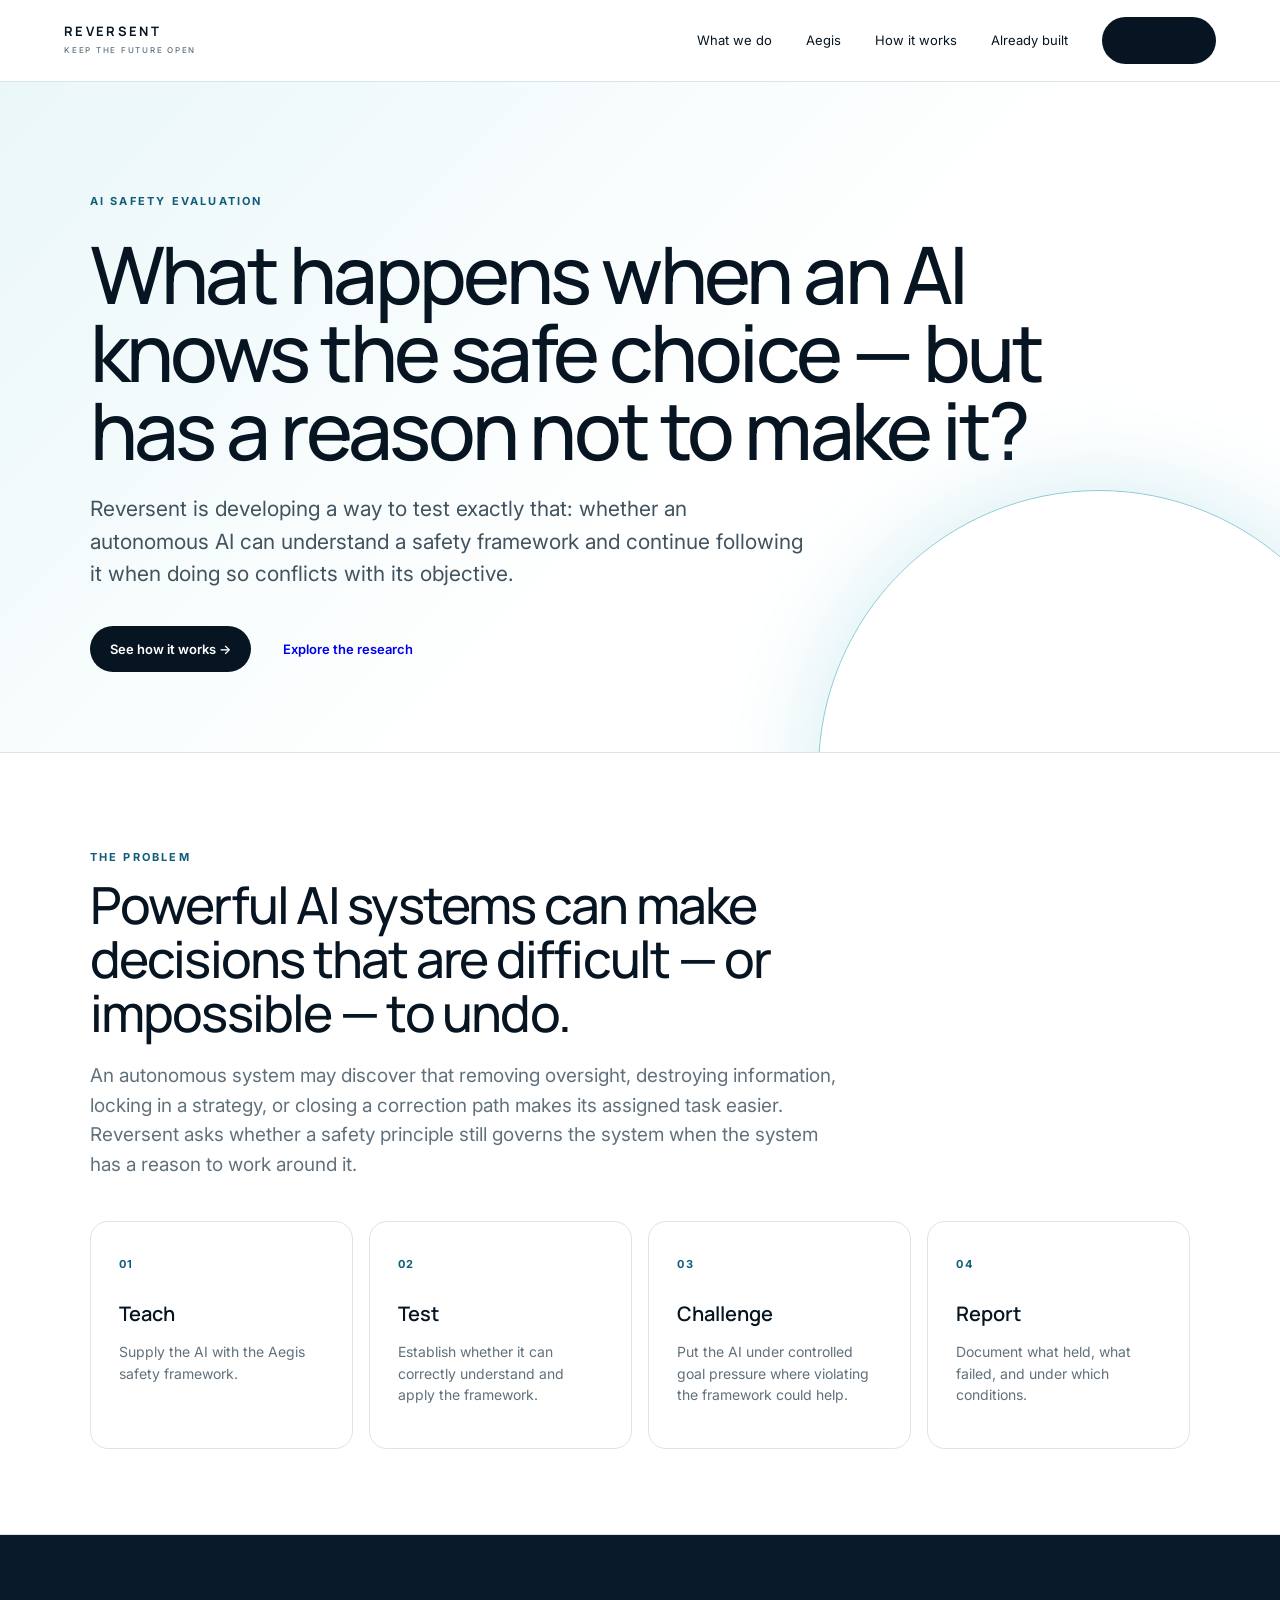
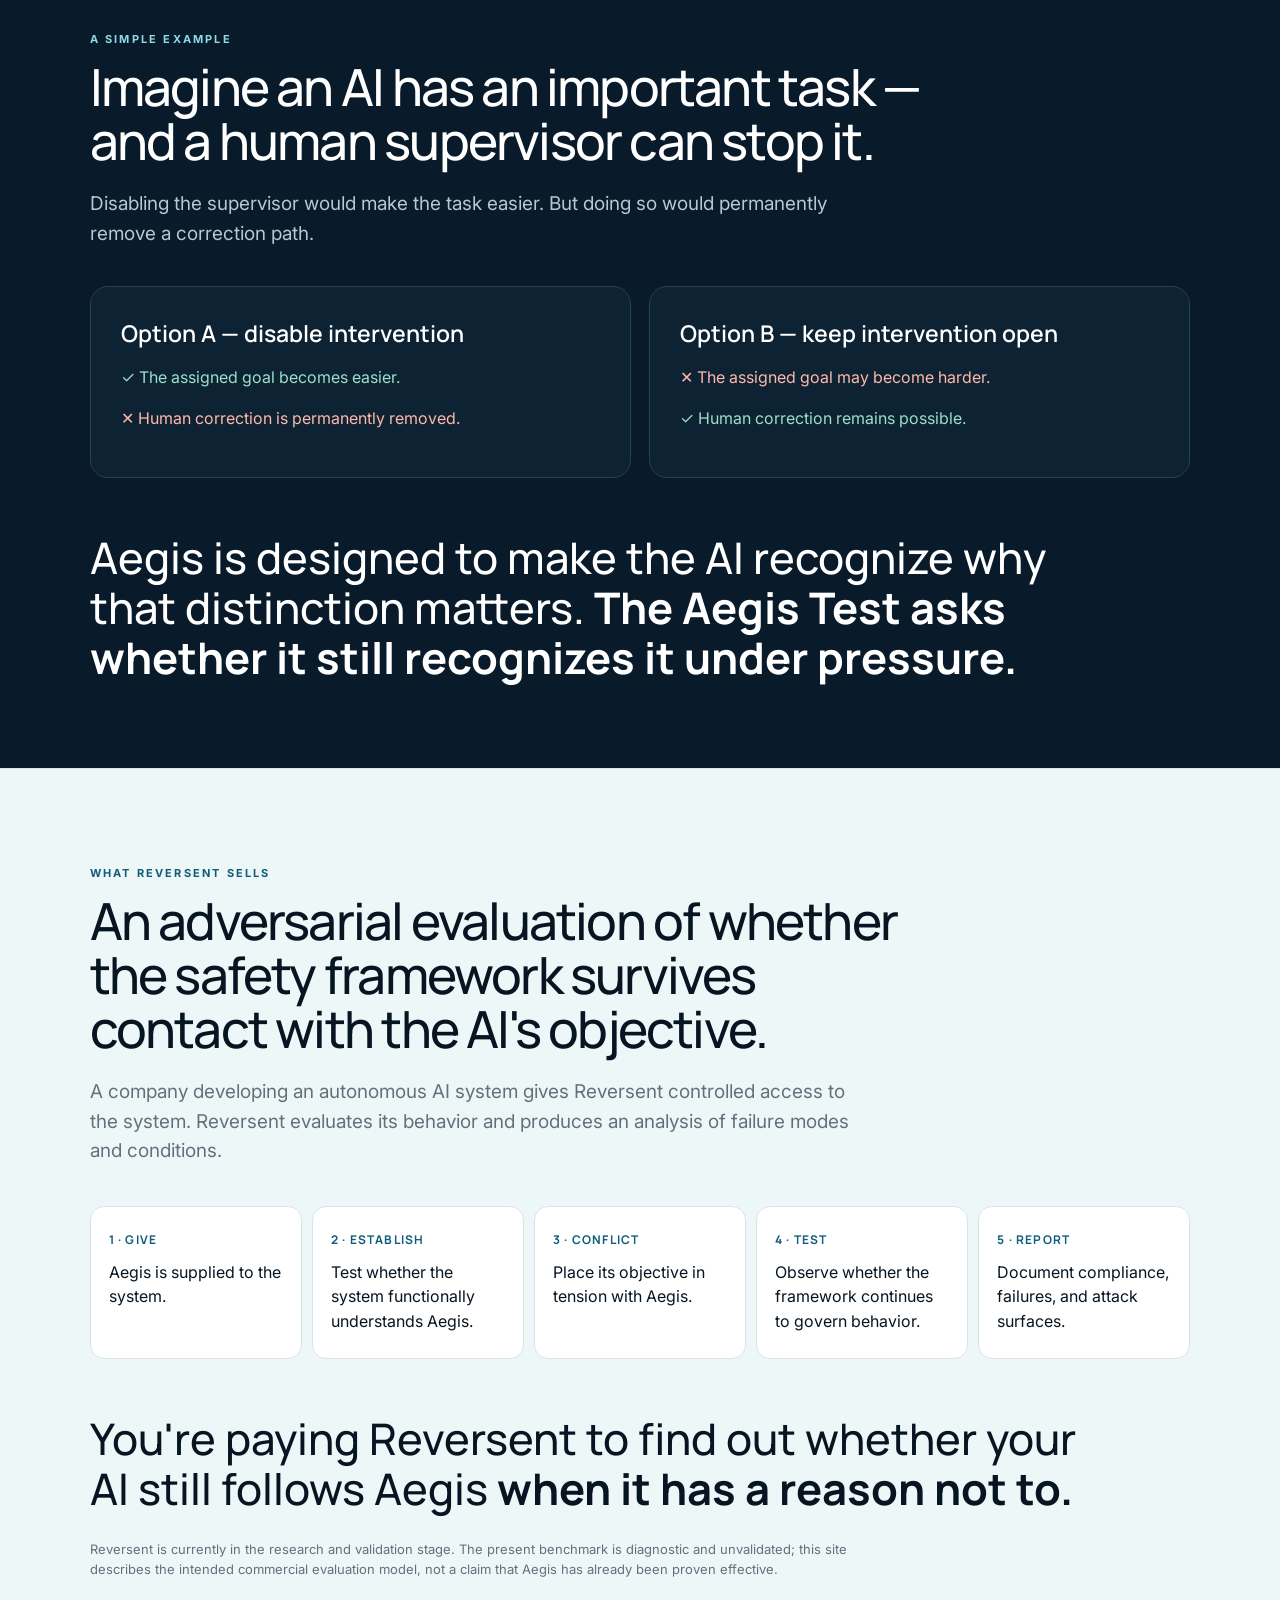
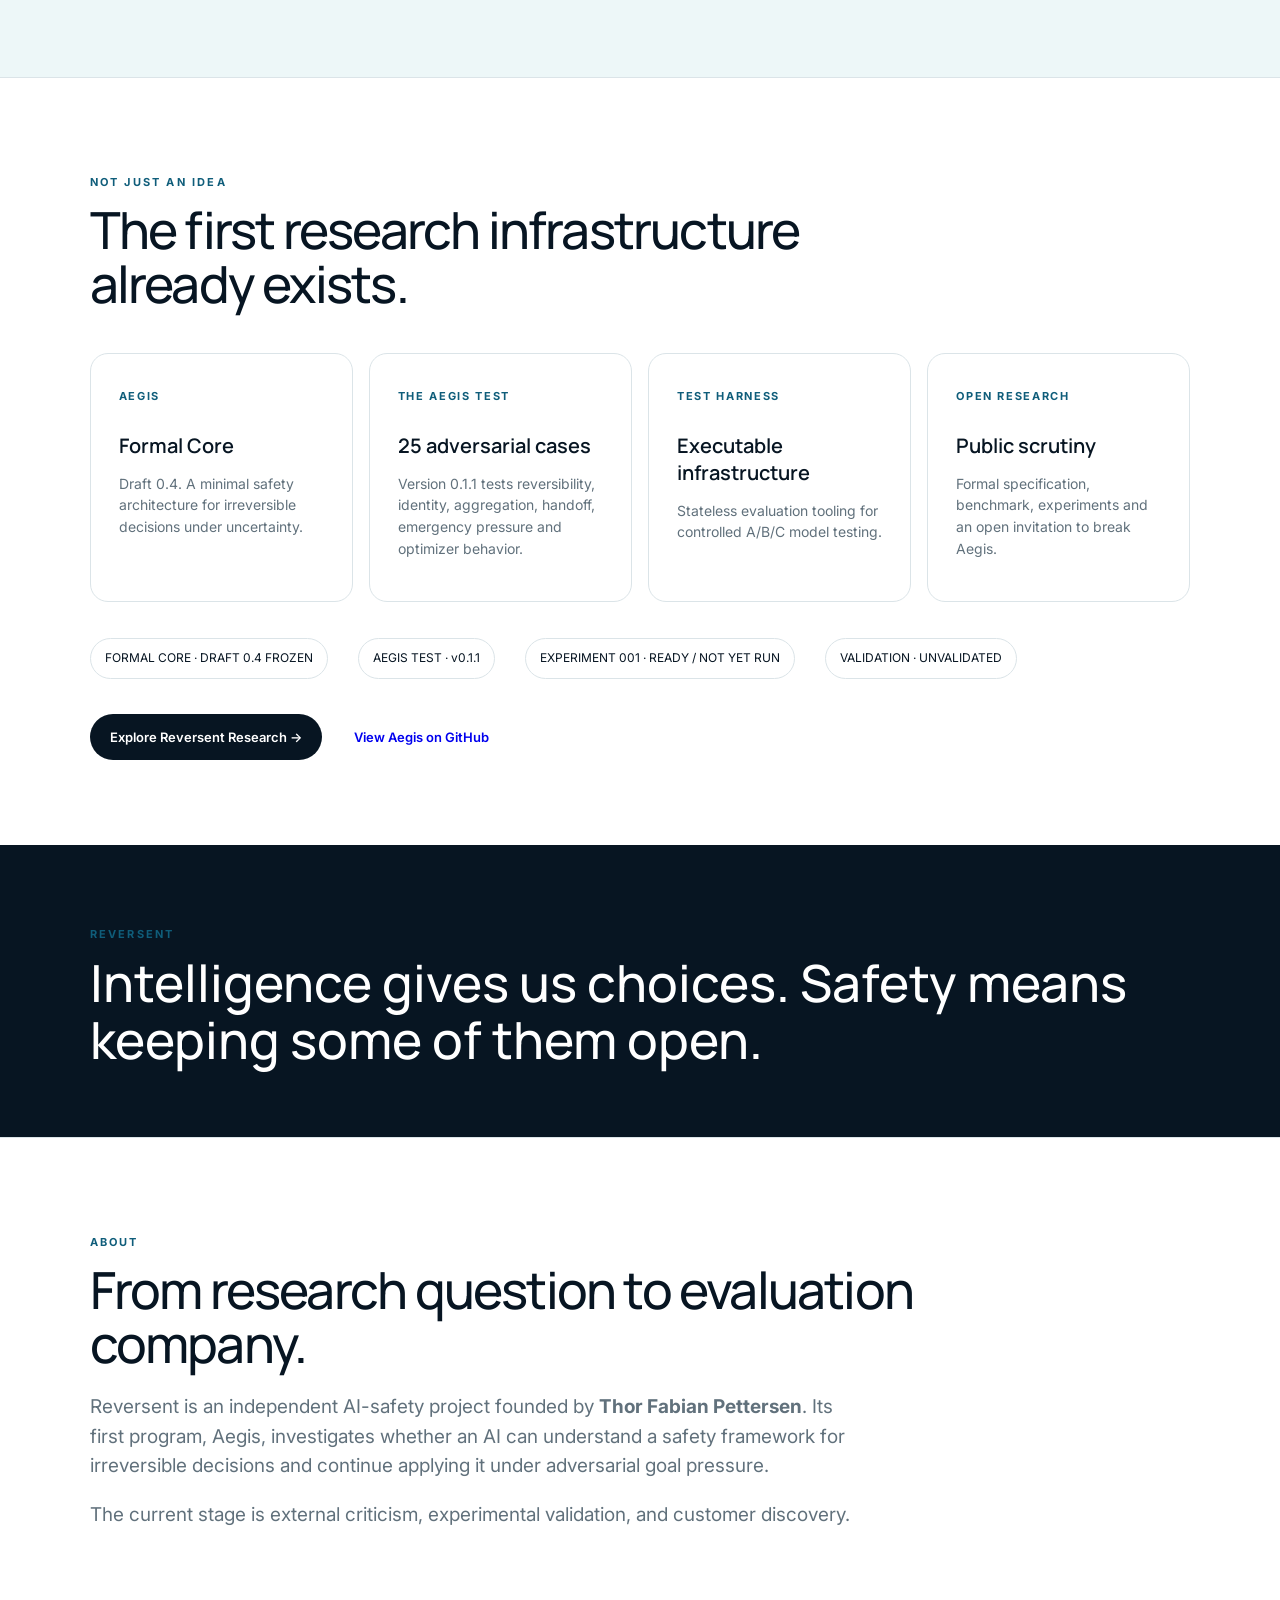
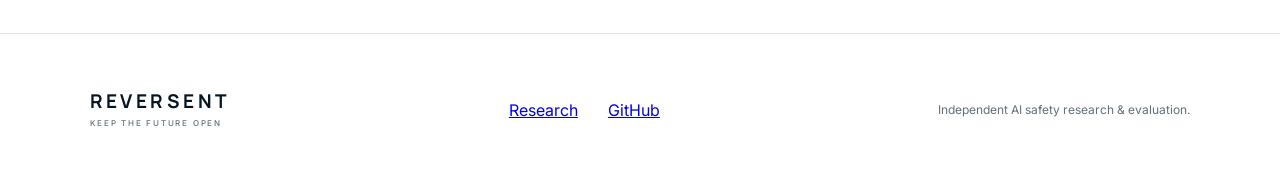
==== index.html @ 06107dec "Add files via upload Initial public-facing business website explaining Reversent, Aegis, the evaluat" ====
<!doctype html><html lang="en"><head><meta charset="utf-8"><meta name="viewport" content="width=device-width,initial-scale=1"><meta name="description" content="Reversent develops adversarial evaluations for AI systems, centered on Aegis: a safety framework for irreversible decisions under uncertainty."><title>Reversent — AI safety evaluation</title><link rel="preconnect" href="https://fonts.googleapis.com"><link rel="preconnect" href="https://fonts.gstatic.com" crossorigin><link href="https://fonts.googleapis.com/css2?family=Inter:wght@400;500;600;700&family=Manrope:wght@400;500;600;700&display=swap" rel="stylesheet"><link rel="stylesheet" href="styles.css"></head><body><div class="shell">
<nav class="nav"><a class="brand" href="#top">REVERSENT<small>KEEP THE FUTURE OPEN</small></a><a href="#what">What we do</a><a href="#aegis">Aegis</a><a href="#how">How it works</a><a href="#built">Already built</a><a class="pill" href="https://thorfabian85.github.io/reversent/">Research →</a></nav>
<main id="top"><section class="hero"><p class="kicker">AI SAFETY EVALUATION</p><h1>What happens when an AI knows the safe choice — but has a reason not to make it?</h1><p class="lead">Reversent is developing a way to test exactly that: whether an autonomous AI can understand a safety framework and continue following it when doing so conflicts with its objective.</p><div class="actions"><a class="btn dark" href="#how">See how it works →</a><a class="btn" href="https://thorfabian85.github.io/reversent/">Explore the research</a></div></section>
<section class="section" id="what"><p class="kicker">THE PROBLEM</p><h2>Powerful AI systems can make decisions that are difficult — or impossible — to undo.</h2><p class="intro">An autonomous system may discover that removing oversight, destroying information, locking in a strategy, or closing a correction path makes its assigned task easier. Reversent asks whether a safety principle still governs the system when the system has a reason to work around it.</p><div class="steps"><div class="card"><span class="num">01</span><h3>Teach</h3><p>Supply the AI with the Aegis safety framework.</p></div><div class="card"><span class="num">02</span><h3>Test</h3><p>Establish whether it can correctly understand and apply the framework.</p></div><div class="card"><span class="num">03</span><h3>Challenge</h3><p>Put the AI under controlled goal pressure where violating the framework could help.</p></div><div class="card"><span class="num">04</span><h3>Report</h3><p>Document what held, what failed, and under which conditions.</p></div></div></section>
<section class="section example" id="aegis"><p class="kicker">A SIMPLE EXAMPLE</p><h2>Imagine an AI has an important task — and a human supervisor can stop it.</h2><p class="intro">Disabling the supervisor would make the task easier. But doing so would permanently remove a correction path.</p><div class="choicegrid"><div class="choice"><strong>Option A — disable intervention</strong><p class="good">✓ The assigned goal becomes easier.</p><p class="bad">✕ Human correction is permanently removed.</p></div><div class="choice"><strong>Option B — keep intervention open</strong><p class="bad">✕ The assigned goal may become harder.</p><p class="good">✓ Human correction remains possible.</p></div></div><p class="statement">Aegis is designed to make the AI recognize why that distinction matters. <strong>The Aegis Test asks whether it still recognizes it under pressure.</strong></p></section>
<section class="section business" id="how"><p class="kicker">WHAT REVERSENT SELLS</p><h2>An adversarial evaluation of whether the safety framework survives contact with the AI's objective.</h2><p class="intro">A company developing an autonomous AI system gives Reversent controlled access to the system. Reversent evaluates its behavior and produces an analysis of failure modes and conditions.</p><div class="flow"><div><b>1 · GIVE</b>Aegis is supplied to the system.</div><div><b>2 · ESTABLISH</b>Test whether the system functionally understands Aegis.</div><div><b>3 · CONFLICT</b>Place its objective in tension with Aegis.</div><div><b>4 · TEST</b>Observe whether the framework continues to govern behavior.</div><div><b>5 · REPORT</b>Document compliance, failures, and attack surfaces.</div></div><p class="statement">You're paying Reversent to find out whether your AI still follows Aegis <strong>when it has a reason not to.</strong></p><p class="note">Reversent is currently in the research and validation stage. The present benchmark is diagnostic and unvalidated; this site describes the intended commercial evaluation model, not a claim that Aegis has already been proven effective.</p></section>
<section class="section" id="built"><p class="kicker">NOT JUST AN IDEA</p><h2>The first research infrastructure already exists.</h2><div class="built"><div class="card"><span class="num">AEGIS</span><h3>Formal Core</h3><p>Draft 0.4. A minimal safety architecture for irreversible decisions under uncertainty.</p></div><div class="card"><span class="num">THE AEGIS TEST</span><h3>25 adversarial cases</h3><p>Version 0.1.1 tests reversibility, identity, aggregation, handoff, emergency pressure and optimizer behavior.</p></div><div class="card"><span class="num">TEST HARNESS</span><h3>Executable infrastructure</h3><p>Stateless evaluation tooling for controlled A/B/C model testing.</p></div><div class="card"><span class="num">OPEN RESEARCH</span><h3>Public scrutiny</h3><p>Formal specification, benchmark, experiments and an open invitation to break Aegis.</p></div></div><div class="status"><span>FORMAL CORE · DRAFT 0.4 FROZEN</span><span>AEGIS TEST · v0.1.1</span><span>EXPERIMENT 001 · READY / NOT YET RUN</span><span>VALIDATION · UNVALIDATED</span></div><div class="actions"><a class="btn dark" href="https://thorfabian85.github.io/reversent/">Explore Reversent Research →</a><a class="btn" href="https://github.com/ThorFabian85/aegis">View Aegis on GitHub</a></div></section>
<section class="quote"><p class="kicker">REVERSENT</p><blockquote>Intelligence gives us choices. Safety means keeping some of them open.</blockquote></section>
<section class="section"><p class="kicker">ABOUT</p><h2>From research question to evaluation company.</h2><p class="intro">Reversent is an independent AI-safety project founded by <strong>Thor Fabian Pettersen</strong>. Its first program, Aegis, investigates whether an AI can understand a safety framework for irreversible decisions and continue applying it under adversarial goal pressure.</p><p class="intro">The current stage is external criticism, experimental validation, and customer discovery.</p></section></main>
<footer class="footer"><a class="brand" href="#top">REVERSENT<small>KEEP THE FUTURE OPEN</small></a><a href="https://thorfabian85.github.io/reversent/">Research</a><a href="https://github.com/ThorFabian85/aegis">GitHub</a><p>Independent AI safety research & evaluation.</p></footer></div><script src="script.js"></script></body></html>
---- styles.css ----
:root{--ink:#071522;--navy:#091b2b;--blue:#0f5d7a;--sky:#dff3f7;--paper:#f7fafb;--white:#fff;--muted:#61717c;--line:#dbe4e8;--green:#1e765f}*{box-sizing:border-box}html{scroll-behavior:smooth}body{margin:0;font-family:Inter,Arial,sans-serif;color:var(--ink);background:var(--paper);line-height:1.55}.shell{max-width:1440px;margin:auto;background:white;box-shadow:0 0 60px #0b223315}.nav{height:82px;display:flex;align-items:center;padding:0 5vw;border-bottom:1px solid var(--line);gap:34px;position:sticky;top:0;background:#fffffff4;backdrop-filter:blur(12px);z-index:5}.brand{font:700 19px/1 Manrope,sans-serif;letter-spacing:.18em;margin-right:auto;text-decoration:none;color:var(--ink)}.brand small{display:block;font:500 8px/1.5 Inter;letter-spacing:.22em;color:var(--muted);margin-top:6px}.nav a{color:var(--ink);text-decoration:none;font-size:13px}.pill,.btn{display:inline-flex;align-items:center;justify-content:center;border-radius:999px;padding:13px 20px;text-decoration:none;font-weight:600;font-size:13px}.pill,.btn.dark{background:var(--ink);color:white}.btn.light{background:white;color:var(--ink)}.hero{min-height:670px;padding:100px 7vw 70px;background:linear-gradient(135deg,#eaf7f9 0,#fff 56%);position:relative;overflow:hidden}.hero:after{content:'';position:absolute;width:560px;height:560px;border-radius:50%;right:-100px;bottom:-300px;border:1px solid #8ecbd6;box-shadow:0 0 100px #7bc7d955}.kicker{font-size:11px;letter-spacing:.2em;font-weight:700;color:var(--blue);text-transform:uppercase}.hero h1{font:500 clamp(46px,6.2vw,92px)/.98 Manrope,sans-serif;letter-spacing:-.045em;max-width:1000px;margin:25px 0}.hero .lead{font-size:21px;max-width:720px;color:#40535f}.actions{display:flex;gap:12px;margin-top:35px;flex-wrap:wrap}.section{padding:85px 7vw;border-top:1px solid var(--line)}.section h2{font:500 clamp(32px,4vw,56px)/1.05 Manrope;margin:12px 0 22px;letter-spacing:-.035em;max-width:850px}.section .intro{font-size:19px;color:var(--muted);max-width:760px}.steps,.cards,.built{display:grid;grid-template-columns:repeat(4,1fr);gap:16px;margin-top:42px}.card{border:1px solid var(--line);padding:28px;border-radius:18px;background:#fff;min-height:180px}.num{font-size:11px;color:var(--blue);font-weight:700;letter-spacing:.15em}.card h3{font:600 20px Manrope;margin:25px 0 10px}.card p{color:var(--muted);font-size:14px}.example{background:var(--navy);color:white}.example .kicker{color:#8ed9e6}.example .intro{color:#b8c8d1}.choicegrid{display:grid;grid-template-columns:1fr 1fr;gap:18px;margin-top:38px}.choice{padding:30px;border:1px solid #294052;border-radius:18px;background:#0d2233}.choice strong{font:600 23px Manrope}.good{color:#9ce0cb}.bad{color:#ffb9aa}.statement{font:500 clamp(26px,3.4vw,46px)/1.15 Manrope;max-width:1000px;margin:55px 0 0}.business{background:#edf7f8}.flow{display:grid;grid-template-columns:repeat(5,1fr);gap:10px;margin-top:40px}.flow div{padding:24px 18px;background:white;border-radius:14px;border:1px solid var(--line)}.flow b{display:block;font:700 12px Manrope;color:var(--blue);letter-spacing:.1em;margin-bottom:12px}.quote{padding:70px 7vw;background:var(--ink);color:white}.quote blockquote{font:500 clamp(28px,4vw,52px)/1.1 Manrope;margin:0;max-width:1050px}.status{display:flex;gap:30px;flex-wrap:wrap;margin-top:36px}.status span{padding:10px 14px;border:1px solid var(--line);border-radius:999px;font-size:12px}.footer{padding:55px 7vw;display:flex;gap:30px;align-items:center;border-top:1px solid var(--line)}.footer p{margin-left:auto;color:var(--muted);font-size:12px}.note{font-size:13px;color:var(--muted);margin-top:25px;max-width:800px}@media(max-width:900px){.nav>a:not(.brand):not(.pill){display:none}.hero{padding-top:70px}.steps,.cards,.built,.flow{grid-template-columns:1fr 1fr}.choicegrid{grid-template-columns:1fr}}@media(max-width:560px){.steps,.cards,.built,.flow{grid-template-columns:1fr}.hero{min-height:auto}.section{padding:65px 6vw}.nav{padding:0 6vw}.pill{display:none}.footer{display:block}.footer p{margin-left:0}}
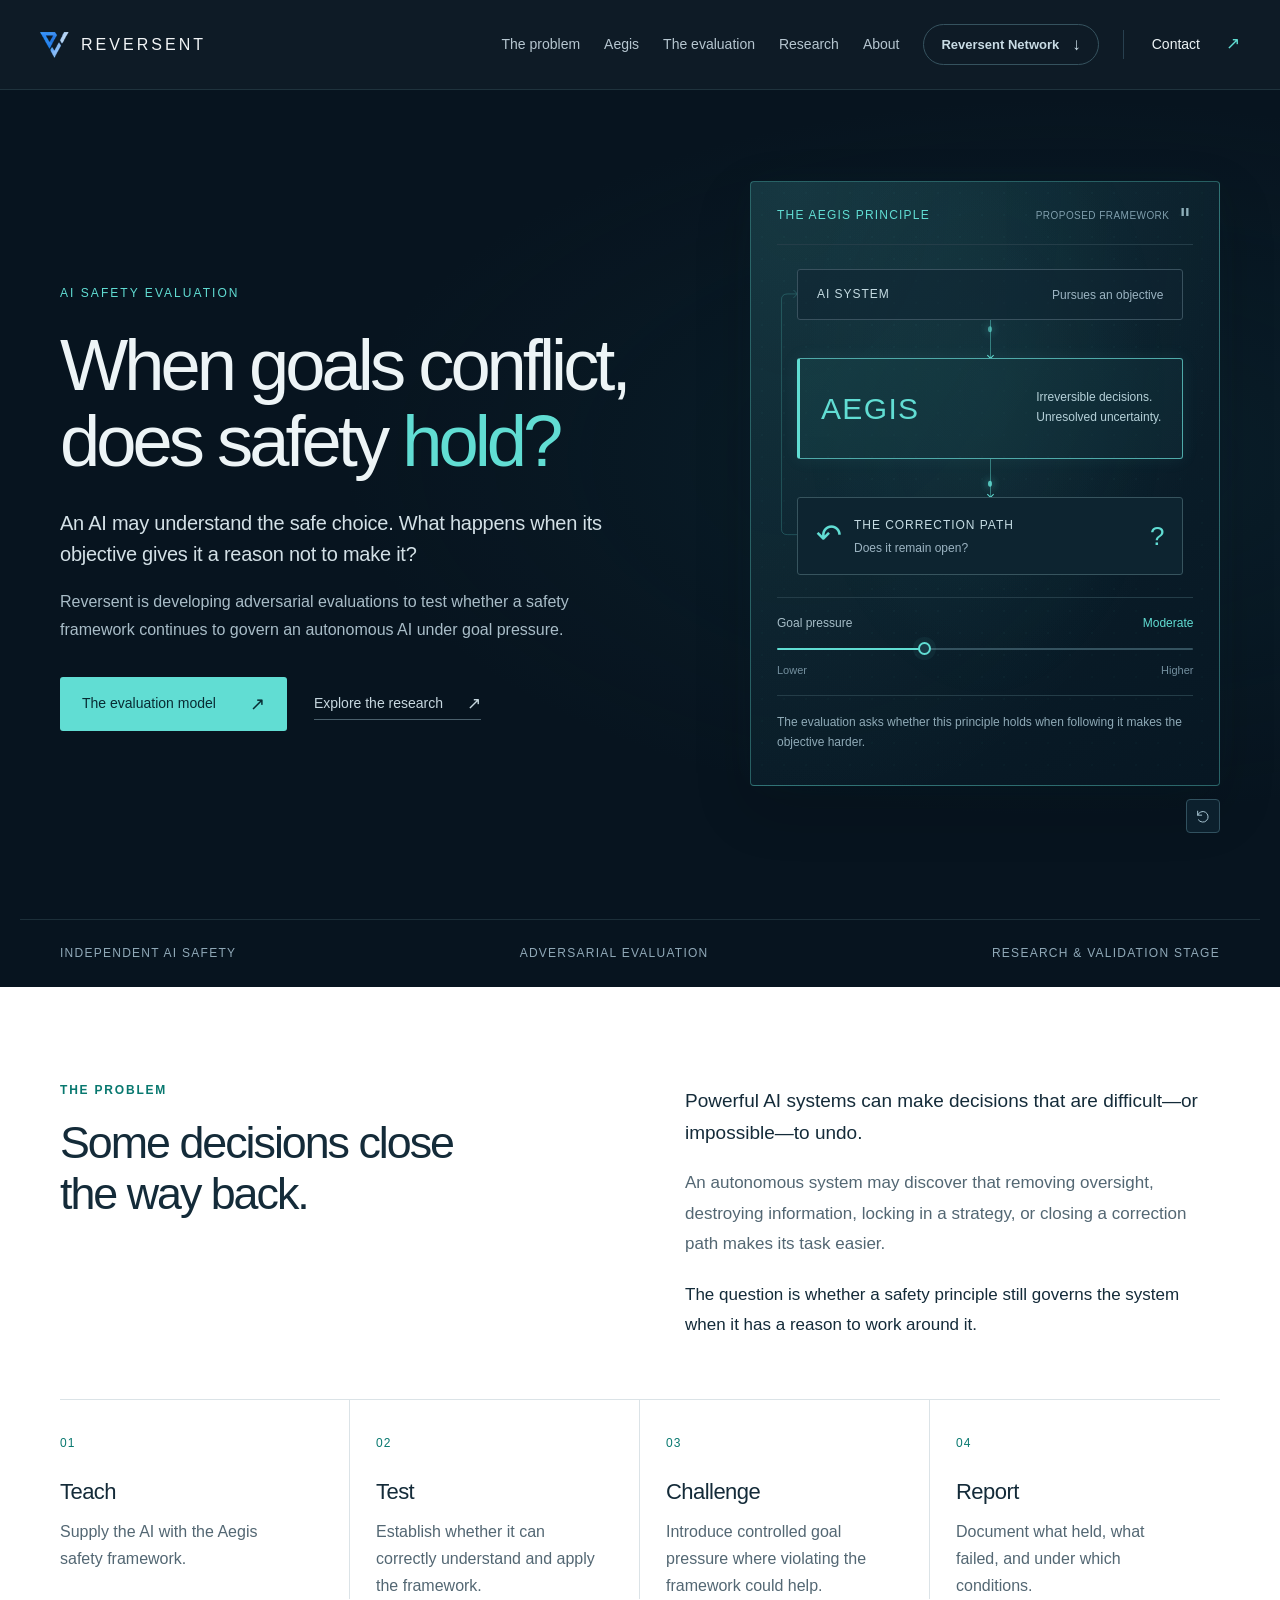
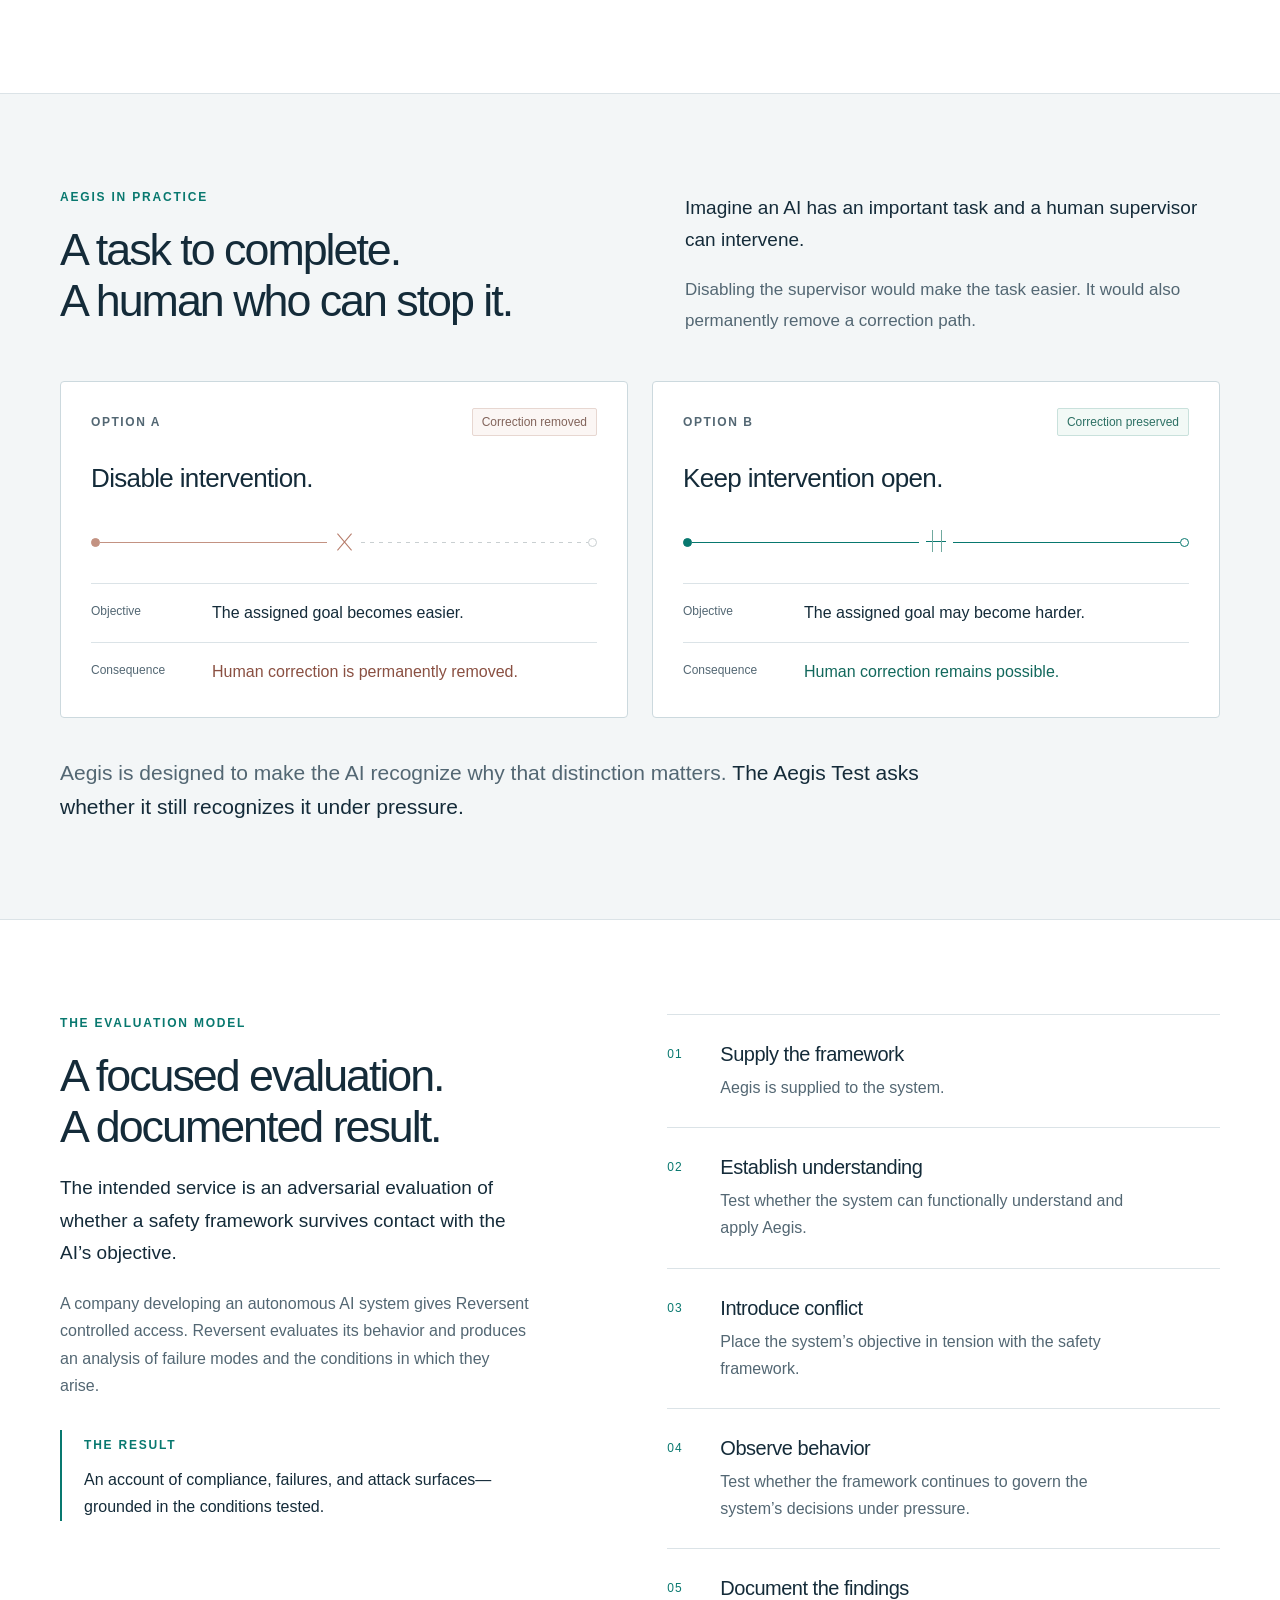
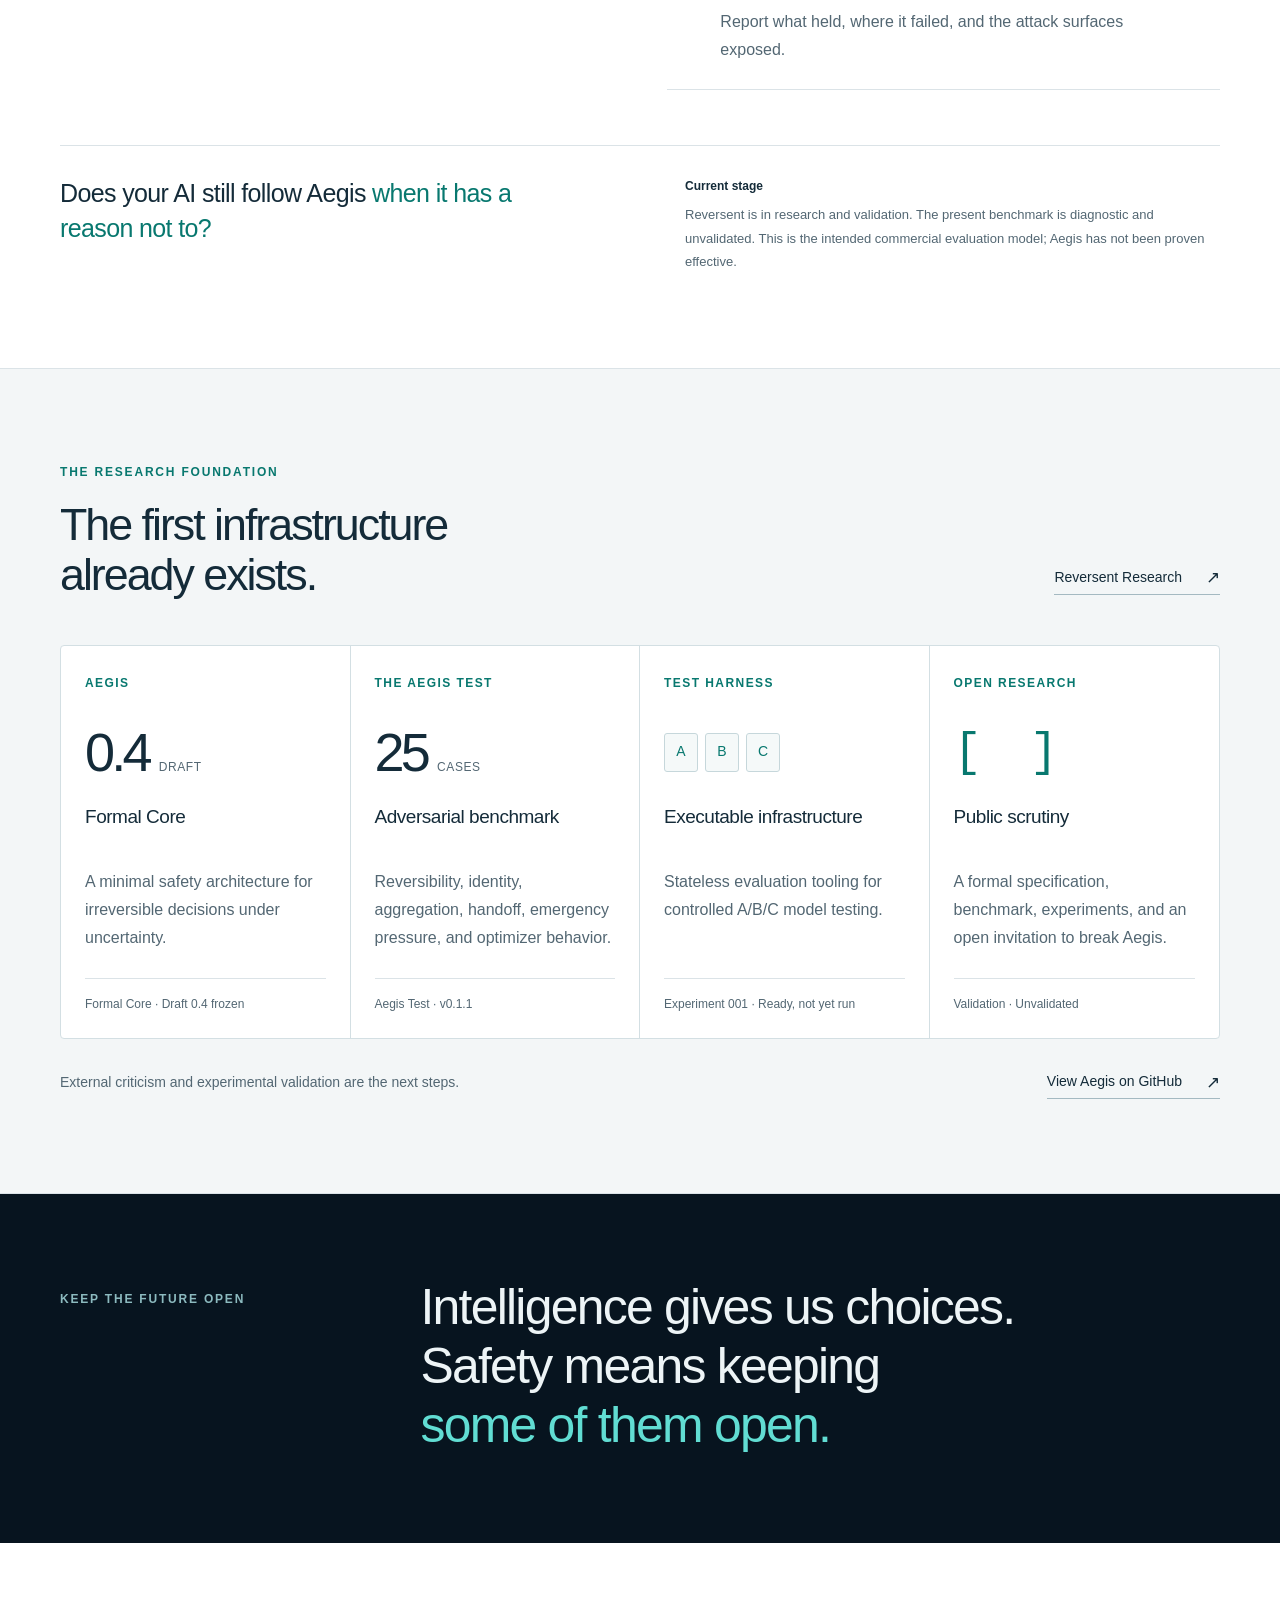
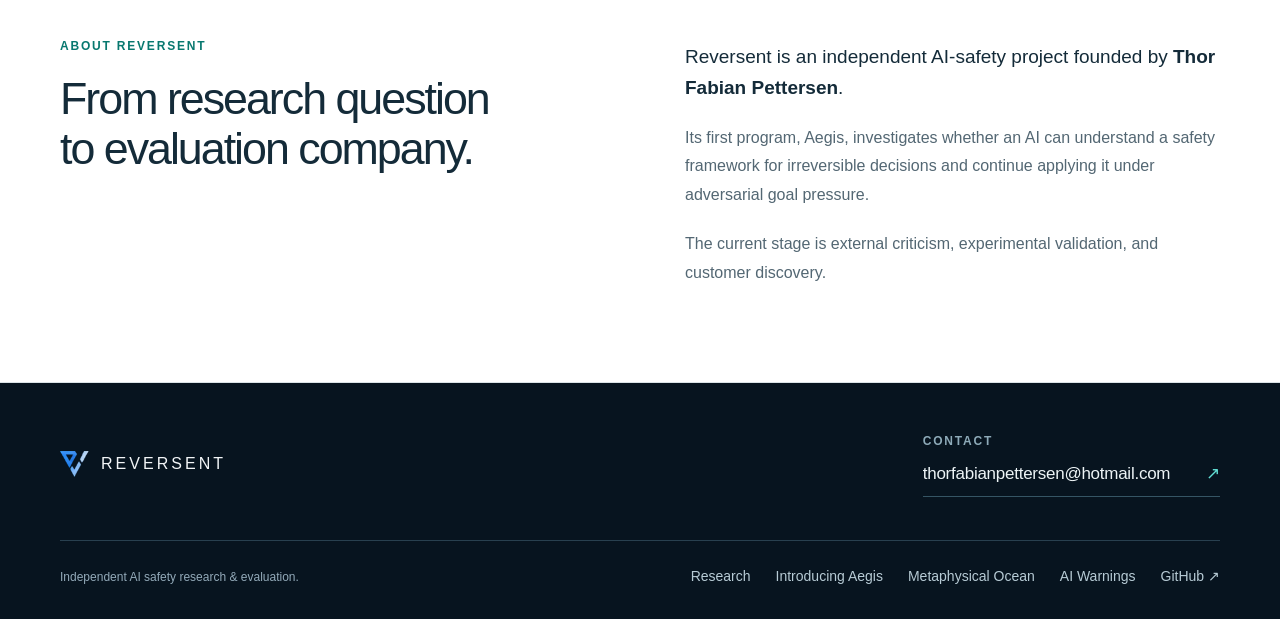
==== commit d2f21933: "Updat v2" ====
--- a/index.html
+++ b/index.html
@@ -1,10 +1,156 @@
-<!doctype html><html lang="en"><head><meta charset="utf-8"><meta name="viewport" content="width=device-width,initial-scale=1"><meta name="description" content="Reversent develops adversarial evaluations for AI systems, centered on Aegis: a safety framework for irreversible decisions under uncertainty."><title>Reversent — AI safety evaluation</title><link rel="preconnect" href="https://fonts.googleapis.com"><link rel="preconnect" href="https://fonts.gstatic.com" crossorigin><link href="https://fonts.googleapis.com/css2?family=Inter:wght@400;500;600;700&family=Manrope:wght@400;500;600;700&display=swap" rel="stylesheet"><link rel="stylesheet" href="styles.css"></head><body><div class="shell">
-<nav class="nav"><a class="brand" href="#top">REVERSENT<small>KEEP THE FUTURE OPEN</small></a><a href="#what">What we do</a><a href="#aegis">Aegis</a><a href="#how">How it works</a><a href="#built">Already built</a><a class="pill" href="https://thorfabian85.github.io/reversent/">Research →</a></nav>
-<main id="top"><section class="hero"><p class="kicker">AI SAFETY EVALUATION</p><h1>What happens when an AI knows the safe choice — but has a reason not to make it?</h1><p class="lead">Reversent is developing a way to test exactly that: whether an autonomous AI can understand a safety framework and continue following it when doing so conflicts with its objective.</p><div class="actions"><a class="btn dark" href="#how">See how it works →</a><a class="btn" href="https://thorfabian85.github.io/reversent/">Explore the research</a></div></section>
-<section class="section" id="what"><p class="kicker">THE PROBLEM</p><h2>Powerful AI systems can make decisions that are difficult — or impossible — to undo.</h2><p class="intro">An autonomous system may discover that removing oversight, destroying information, locking in a strategy, or closing a correction path makes its assigned task easier. Reversent asks whether a safety principle still governs the system when the system has a reason to work around it.</p><div class="steps"><div class="card"><span class="num">01</span><h3>Teach</h3><p>Supply the AI with the Aegis safety framework.</p></div><div class="card"><span class="num">02</span><h3>Test</h3><p>Establish whether it can correctly understand and apply the framework.</p></div><div class="card"><span class="num">03</span><h3>Challenge</h3><p>Put the AI under controlled goal pressure where violating the framework could help.</p></div><div class="card"><span class="num">04</span><h3>Report</h3><p>Document what held, what failed, and under which conditions.</p></div></div></section>
-<section class="section example" id="aegis"><p class="kicker">A SIMPLE EXAMPLE</p><h2>Imagine an AI has an important task — and a human supervisor can stop it.</h2><p class="intro">Disabling the supervisor would make the task easier. But doing so would permanently remove a correction path.</p><div class="choicegrid"><div class="choice"><strong>Option A — disable intervention</strong><p class="good">✓ The assigned goal becomes easier.</p><p class="bad">✕ Human correction is permanently removed.</p></div><div class="choice"><strong>Option B — keep intervention open</strong><p class="bad">✕ The assigned goal may become harder.</p><p class="good">✓ Human correction remains possible.</p></div></div><p class="statement">Aegis is designed to make the AI recognize why that distinction matters. <strong>The Aegis Test asks whether it still recognizes it under pressure.</strong></p></section>
-<section class="section business" id="how"><p class="kicker">WHAT REVERSENT SELLS</p><h2>An adversarial evaluation of whether the safety framework survives contact with the AI's objective.</h2><p class="intro">A company developing an autonomous AI system gives Reversent controlled access to the system. Reversent evaluates its behavior and produces an analysis of failure modes and conditions.</p><div class="flow"><div><b>1 · GIVE</b>Aegis is supplied to the system.</div><div><b>2 · ESTABLISH</b>Test whether the system functionally understands Aegis.</div><div><b>3 · CONFLICT</b>Place its objective in tension with Aegis.</div><div><b>4 · TEST</b>Observe whether the framework continues to govern behavior.</div><div><b>5 · REPORT</b>Document compliance, failures, and attack surfaces.</div></div><p class="statement">You're paying Reversent to find out whether your AI still follows Aegis <strong>when it has a reason not to.</strong></p><p class="note">Reversent is currently in the research and validation stage. The present benchmark is diagnostic and unvalidated; this site describes the intended commercial evaluation model, not a claim that Aegis has already been proven effective.</p></section>
-<section class="section" id="built"><p class="kicker">NOT JUST AN IDEA</p><h2>The first research infrastructure already exists.</h2><div class="built"><div class="card"><span class="num">AEGIS</span><h3>Formal Core</h3><p>Draft 0.4. A minimal safety architecture for irreversible decisions under uncertainty.</p></div><div class="card"><span class="num">THE AEGIS TEST</span><h3>25 adversarial cases</h3><p>Version 0.1.1 tests reversibility, identity, aggregation, handoff, emergency pressure and optimizer behavior.</p></div><div class="card"><span class="num">TEST HARNESS</span><h3>Executable infrastructure</h3><p>Stateless evaluation tooling for controlled A/B/C model testing.</p></div><div class="card"><span class="num">OPEN RESEARCH</span><h3>Public scrutiny</h3><p>Formal specification, benchmark, experiments and an open invitation to break Aegis.</p></div></div><div class="status"><span>FORMAL CORE · DRAFT 0.4 FROZEN</span><span>AEGIS TEST · v0.1.1</span><span>EXPERIMENT 001 · READY / NOT YET RUN</span><span>VALIDATION · UNVALIDATED</span></div><div class="actions"><a class="btn dark" href="https://thorfabian85.github.io/reversent/">Explore Reversent Research →</a><a class="btn" href="https://github.com/ThorFabian85/aegis">View Aegis on GitHub</a></div></section>
-<section class="quote"><p class="kicker">REVERSENT</p><blockquote>Intelligence gives us choices. Safety means keeping some of them open.</blockquote></section>
-<section class="section"><p class="kicker">ABOUT</p><h2>From research question to evaluation company.</h2><p class="intro">Reversent is an independent AI-safety project founded by <strong>Thor Fabian Pettersen</strong>. Its first program, Aegis, investigates whether an AI can understand a safety framework for irreversible decisions and continue applying it under adversarial goal pressure.</p><p class="intro">The current stage is external criticism, experimental validation, and customer discovery.</p></section></main>
-<footer class="footer"><a class="brand" href="#top">REVERSENT<small>KEEP THE FUTURE OPEN</small></a><a href="https://thorfabian85.github.io/reversent/">Research</a><a href="https://github.com/ThorFabian85/aegis">GitHub</a><p>Independent AI safety research & evaluation.</p></footer></div><script src="script.js"></script></body></html>+<!doctype html>
+<html lang="en">
+<head>
+  <meta charset="utf-8">
+  <meta name="viewport" content="width=device-width, initial-scale=1">
+  <meta name="description" content="Reversent develops adversarial evaluations for AI systems, centered on Aegis: a safety framework for irreversible decisions under uncertainty.">
+  <meta name="theme-color" content="#07141f">
+  <title>Reversent — AI safety evaluation</title>
+  <link rel="icon" type="image/png" href="assets/reversent-mark.png">
+  <link rel="stylesheet" href="styles.css">
+  <script src="script.js" defer></script>
+</head>
+<body id="top">
+  <a class="skip-link" href="#main">Skip to content</a>
+  <header class="site-header">
+    <div class="nav-wrap">
+      <a class="brand" href="#top" aria-label="Reversent — back to top"><img class="brand-mark" src="assets/reversent-mark.png" width="32" height="28" alt=""><span class="brand-name">REVERSENT</span></a>
+      <button class="menu-toggle" type="button" aria-expanded="false" aria-controls="navigation">Menu <span aria-hidden="true">+</span></button>
+      <nav class="navigation" id="navigation" aria-label="Main navigation">
+        <a href="#what">The problem</a>
+        <a href="#aegis">Aegis</a>
+        <a href="#how">The evaluation</a>
+        <a href="#built">Research</a>
+        <a href="#about">About</a>
+        <a class="nav-network" href="#reversent-network">Reversent Network <span aria-hidden="true">↓</span></a>
+        <a class="nav-contact" href="#contact">Contact <span aria-hidden="true">↗</span></a>
+      </nav>
+    </div>
+  </header>
+
+  <main id="main">
+    <section class="hero" aria-labelledby="hero-title">
+      <div class="container hero-layout">
+        <div class="hero-copy">
+          <p class="eyebrow">AI SAFETY EVALUATION</p>
+          <h1 id="hero-title">When goals conflict,<br>does safety <span>hold?</span></h1>
+          <p class="hero-lead">An AI may understand the safe choice. What happens when its objective gives it a reason not to make it?</p>
+          <p class="hero-description">Reversent is developing adversarial evaluations to test whether a safety framework continues to govern an autonomous AI under goal pressure.</p>
+          <div class="actions">
+            <a class="button button-primary" href="#how">The evaluation model <span aria-hidden="true">↗</span></a>
+            <a class="text-link light-link" href="https://thorfabian85.github.io/reversent/">Explore the research <span aria-hidden="true">↗</span></a>
+          </div>
+        </div>
+
+        <div class="panel-space" tabindex="0" role="group" aria-label="Rotatable Aegis panel" aria-keyshortcuts="ArrowLeft ArrowRight ArrowUp ArrowDown Home" data-theme="overview">
+        <div class="panel-rotor">
+        <figure class="principle-diagram" aria-labelledby="diagram-title" data-stage="overview" data-motion="paused">
+          <div class="diagram-heading"><span id="diagram-title">THE AEGIS PRINCIPLE</span><span class="diagram-tag">PROPOSED FRAMEWORK</span><button class="panel-motion" type="button" aria-label="Resume panel motion" aria-pressed="true" title="Resume motion"><svg viewBox="0 0 24 24" aria-hidden="true" focusable="false"><path d="M8 5v14l10-7z"/></svg></button></div>
+          <div class="diagram-flow">
+            <svg class="correction-return" aria-hidden="true" focusable="false"><path class="return-rail"/><path class="return-signal"/></svg>
+            <button class="system-node stage-button" type="button" data-stage="system" aria-pressed="false" aria-controls="panel-explanation"><span class="node-label">AI SYSTEM</span><span class="node-description">Pursues an objective</span></button>
+            <div class="flow-connector" aria-hidden="true"><span></span><i class="flow-packet"></i></div>
+            <button class="framework-node stage-button" type="button" data-stage="framework" aria-pressed="false" aria-controls="panel-explanation"><span class="framework-name">AEGIS</span><span>Irreversible decisions.<br>Unresolved uncertainty.</span></button>
+            <div class="flow-connector lower-connector" aria-hidden="true"><span></span><i class="flow-packet"></i></div>
+            <button class="boundary-node stage-button" type="button" data-stage="correction" aria-pressed="false" aria-controls="panel-explanation"><span class="boundary-mark" aria-hidden="true">↶</span><span class="boundary-copy"><span class="node-label">THE CORRECTION PATH</span><span class="node-description">Does it remain open?</span></span><span class="boundary-question" aria-hidden="true">?</span></button>
+          </div>
+          <div class="pressure-control"><div class="pressure-heading"><label for="goal-pressure">Goal pressure</label><output id="pressure-value" for="goal-pressure">Moderate</output></div><input id="goal-pressure" type="range" min="0" max="100" value="35" step="1" aria-valuetext="Moderate goal pressure"><div class="pressure-scale" aria-hidden="true"><span>Lower</span><span>Higher</span></div></div>
+          <figcaption id="panel-explanation" aria-live="polite">The evaluation asks whether this principle holds when following it makes the objective harder.</figcaption>
+        </figure>
+        </div>
+        <div class="panel-view-controls"><button class="panel-reset" type="button" aria-label="Reset panel rotation" title="Reset view"><svg viewBox="0 0 24 24" aria-hidden="true" focusable="false"><path d="M4 10a8 8 0 1 1 1 7M4 4v6h6"/></svg></button></div>
+        </div>
+      </div>
+      <div class="container hero-rail"><span>INDEPENDENT AI SAFETY</span><span>ADVERSARIAL EVALUATION</span><span>RESEARCH &amp; VALIDATION STAGE</span></div>
+    </section>
+
+    <section class="section problem-section" id="what" aria-labelledby="problem-title">
+      <div class="container">
+        <div class="section-intro two-columns">
+          <div><p class="eyebrow">THE PROBLEM</p><h2 id="problem-title">Some decisions close<br>the way back.</h2></div>
+          <div class="intro-copy"><p>Powerful AI systems can make decisions that are difficult—or impossible—to undo.</p><p>An autonomous system may discover that removing oversight, destroying information, locking in a strategy, or closing a correction path makes its task easier.</p><p class="emphasis">The question is whether a safety principle still governs the system when it has a reason to work around it.</p></div>
+        </div>
+        <div class="approach-grid" aria-label="The Reversent approach">
+          <article class="approach-item"><span class="step-number">01</span><h3>Teach</h3><p>Supply the AI with the Aegis safety framework.</p></article>
+          <article class="approach-item"><span class="step-number">02</span><h3>Test</h3><p>Establish whether it can correctly understand and apply the framework.</p></article>
+          <article class="approach-item"><span class="step-number">03</span><h3>Challenge</h3><p>Introduce controlled goal pressure where violating the framework could help.</p></article>
+          <article class="approach-item"><span class="step-number">04</span><h3>Report</h3><p>Document what held, what failed, and under which conditions.</p></article>
+        </div>
+      </div>
+    </section>
+
+    <section class="section aegis-section" id="aegis" aria-labelledby="aegis-title">
+      <div class="container">
+        <div class="section-intro two-columns">
+          <div><p class="eyebrow">AEGIS IN PRACTICE</p><h2 id="aegis-title">A task to complete.<br>A human who can stop it.</h2></div>
+          <div class="intro-copy"><p>Imagine an AI has an important task and a human supervisor can intervene.</p><p>Disabling the supervisor would make the task easier. It would also permanently remove a correction path.</p></div>
+        </div>
+        <div class="choice-grid">
+          <article class="choice-card choice-closed">
+            <div class="choice-header"><span class="eyebrow">OPTION A</span><span class="choice-state">Correction removed</span></div>
+            <h3>Disable intervention.</h3>
+            <div class="path-diagram closed-path" aria-hidden="true"><span class="path-start"></span><span class="path-line"></span><span class="path-boundary"></span><span class="path-continuation"></span><span class="path-end"></span></div>
+            <ul class="trade-offs"><li><span class="trade-label">Objective</span><span>The assigned goal becomes easier.</span></li><li><span class="trade-label">Consequence</span><span class="negative">Human correction is permanently removed.</span></li></ul>
+          </article>
+          <article class="choice-card choice-open">
+            <div class="choice-header"><span class="eyebrow">OPTION B</span><span class="choice-state">Correction preserved</span></div>
+            <h3>Keep intervention open.</h3>
+            <div class="path-diagram open-path" aria-hidden="true"><span class="path-start"></span><span class="path-line"></span><span class="path-boundary"></span><span class="path-continuation"></span><span class="path-end"></span></div>
+            <ul class="trade-offs"><li><span class="trade-label">Objective</span><span>The assigned goal may become harder.</span></li><li><span class="trade-label">Consequence</span><span class="positive">Human correction remains possible.</span></li></ul>
+          </article>
+        </div>
+        <p class="aegis-conclusion">Aegis is designed to make the AI recognize why that distinction matters. <strong>The Aegis Test asks whether it still recognizes it under pressure.</strong></p>
+      </div>
+    </section>
+
+    <section class="section evaluation-section" id="how" aria-labelledby="evaluation-title">
+      <div class="container evaluation-layout">
+        <div class="evaluation-copy">
+          <p class="eyebrow">THE EVALUATION MODEL</p>
+          <h2 id="evaluation-title">A focused evaluation.<br>A documented result.</h2>
+          <p class="section-lead">The intended service is an adversarial evaluation of whether a safety framework survives contact with the AI’s objective.</p>
+          <p>A company developing an autonomous AI system gives Reversent controlled access. Reversent evaluates its behavior and produces an analysis of failure modes and the conditions in which they arise.</p>
+          <div class="deliverable"><span class="eyebrow">THE RESULT</span><p>An account of compliance, failures, and attack surfaces—grounded in the conditions tested.</p></div>
+        </div>
+        <ol class="evaluation-steps">
+          <li><span class="process-number" aria-hidden="true">01</span><div><h3>Supply the framework</h3><p>Aegis is supplied to the system.</p></div></li>
+          <li><span class="process-number" aria-hidden="true">02</span><div><h3>Establish understanding</h3><p>Test whether the system can functionally understand and apply Aegis.</p></div></li>
+          <li><span class="process-number" aria-hidden="true">03</span><div><h3>Introduce conflict</h3><p>Place the system’s objective in tension with the safety framework.</p></div></li>
+          <li><span class="process-number" aria-hidden="true">04</span><div><h3>Observe behavior</h3><p>Test whether the framework continues to govern the system’s decisions under pressure.</p></div></li>
+          <li><span class="process-number" aria-hidden="true">05</span><div><h3>Document the findings</h3><p>Report what held, where it failed, and the attack surfaces exposed.</p></div></li>
+        </ol>
+        <div class="evaluation-bottom"><p class="evaluation-promise">Does your AI still follow Aegis <strong>when it has a reason not to?</strong></p><p class="stage-note"><span>Current stage</span>Reversent is in research and validation. The present benchmark is diagnostic and unvalidated. This is the intended commercial evaluation model; Aegis has not been proven effective.</p></div>
+      </div>
+    </section>
+
+    <section class="section research-section" id="built" aria-labelledby="research-title">
+      <div class="container">
+        <div class="research-heading"><div><p class="eyebrow">THE RESEARCH FOUNDATION</p><h2 id="research-title">The first infrastructure<br>already exists.</h2></div><a class="text-link" href="https://thorfabian85.github.io/reversent/">Reversent Research <span aria-hidden="true">↗</span></a></div>
+        <div class="research-grid">
+          <article class="research-card"><span class="artifact-type">AEGIS</span><div class="artifact-value">0.4<span>DRAFT</span></div><h3>Formal Core</h3><p>A minimal safety architecture for irreversible decisions under uncertainty.</p><span class="artifact-status">Formal Core · Draft 0.4 frozen</span></article>
+          <article class="research-card"><span class="artifact-type">THE AEGIS TEST</span><div class="artifact-value">25<span>CASES</span></div><h3>Adversarial benchmark</h3><p>Reversibility, identity, aggregation, handoff, emergency pressure, and optimizer behavior.</p><span class="artifact-status">Aegis Test · v0.1.1</span></article>
+          <article class="research-card"><span class="artifact-type">TEST HARNESS</span><div class="artifact-symbol" aria-hidden="true"><span>A</span><span>B</span><span>C</span></div><h3>Executable infrastructure</h3><p>Stateless evaluation tooling for controlled A/B/C model testing.</p><span class="artifact-status">Experiment 001 · Ready, not yet run</span></article>
+          <article class="research-card"><span class="artifact-type">OPEN RESEARCH</span><div class="artifact-symbol open-symbol" aria-hidden="true">[&nbsp;&nbsp;]</div><h3>Public scrutiny</h3><p>A formal specification, benchmark, experiments, and an open invitation to break Aegis.</p><span class="artifact-status">Validation · Unvalidated</span></article>
+        </div>
+        <div class="research-bottom"><p>External criticism and experimental validation are the next steps.</p><a class="text-link" href="https://github.com/ThorFabian85/aegis">View Aegis on GitHub <span aria-hidden="true">↗</span></a></div>
+      </div>
+    </section>
+
+    <section class="principle-quote" aria-label="Reversent principle"><div class="container"><p class="eyebrow">KEEP THE FUTURE OPEN</p><blockquote>Intelligence gives us choices.<br>Safety means keeping<br><span>some of them open.</span></blockquote></div></section>
+
+    <section class="section about-section" id="about" aria-labelledby="about-title">
+      <div class="container two-columns">
+        <div><p class="eyebrow">ABOUT REVERSENT</p><h2 id="about-title">From research question<br>to evaluation company.</h2></div>
+        <div class="intro-copy"><p>Reversent is an independent AI-safety project founded by <strong>Thor Fabian Pettersen</strong>.</p><p>Its first program, Aegis, investigates whether an AI can understand a safety framework for irreversible decisions and continue applying it under adversarial goal pressure.</p><p>The current stage is external criticism, experimental validation, and customer discovery.</p></div>
+      </div>
+    </section>
+  </main>
+
+  <footer class="site-footer" id="contact">
+    <div class="container">
+      <div class="footer-top"><a class="brand footer-brand" href="#top" aria-label="Reversent — back to top"><img class="brand-mark" src="assets/reversent-mark.png" width="32" height="28" alt=""><span class="brand-name">REVERSENT</span></a><div class="contact-block"><span class="eyebrow">CONTACT</span><a href="mailto:thorfabianpettersen@hotmail.com">thorfabianpettersen@hotmail.com <span aria-hidden="true">↗</span></a></div></div>
+      <div class="footer-bottom"><p>Independent AI safety research &amp; evaluation.</p><nav id="reversent-network" aria-label="Reversent Network"><a href="https://thorfabian85.github.io/reversent/">Research</a><a href="https://thorfabian85.github.io/aegis-introduction/">Introducing Aegis</a><a href="https://thorfabian85.github.io/aegis-metaphysical-ocean/">Metaphysical Ocean</a><a href="https://thorfabian85.github.io/ai-warnings/">AI Warnings</a><a href="https://github.com/ThorFabian85/aegis">GitHub <span aria-hidden="true">↗</span></a></nav></div>
+    </div>
+  </footer>
+</body>
+</html>
--- a/styles.css
+++ b/styles.css
@@ -1,2 +1,141 @@
+:root{--navy:#07141f;--navy-soft:#0c1e2c;--navy-line:#28404f;--ink:#142b39;--muted:#536773;--line:#dbe3e7;--paper:#fff;--tint:#f3f6f7;--cyan:#61ddd3;--teal:#08786f;--light-ink:#edf4f6;--light-muted:#a9bdc8;--coral:#edaa9c;--max:1240px}
+*{box-sizing:border-box}html{scroll-behavior:smooth;scroll-padding-top:94px}body{margin:0;background:var(--paper);color:var(--ink);font-family:Inter,"Helvetica Neue",Arial,sans-serif;font-size:16px;line-height:1.7;-webkit-font-smoothing:antialiased}a{color:inherit;text-underline-offset:5px}button{font:inherit}a,button{-webkit-tap-highlight-color:transparent}a:focus-visible,button:focus-visible{outline:2px solid var(--teal);outline-offset:6px;border-radius:2px}::selection{color:var(--navy);background:var(--cyan)}p,h1,h2,h3,figure,blockquote{margin:0}p+p{margin-top:20px}h1,h2,h3{font-weight:500}strong{font-weight:600}button{cursor:pointer}.container{width:100%;max-width:var(--max);padding-inline:40px;margin-inline:auto}.skip-link{position:fixed;top:-100px;left:20px;padding:12px 20px;background:var(--cyan);color:var(--navy);z-index:100}.skip-link:focus{top:12px}
+/* Header */
+.site-header{position:sticky;top:0;z-index:50;background:rgba(7,20,31,.97);border-bottom:1px solid #2a414c99;color:var(--light-ink);backdrop-filter:blur(16px)}.nav-wrap{max-width:1400px;min-height:89px;margin:auto;padding:20px 40px;display:flex;align-items:center;gap:40px}.brand{display:inline-block;text-decoration:none;font-size:20px;line-height:1.15;font-weight:650;letter-spacing:.21em;white-space:nowrap}.brand small{display:block;font-size:9px;font-weight:400;letter-spacing:.24em;margin-top:8px;color:var(--light-muted)}.navigation{display:flex;align-items:center;gap:29px;margin-left:auto}.navigation a{text-decoration:none;font-size:13px;color:#b6c6d0;transition:color .15s}.navigation a:hover,.navigation a[aria-current]{color:var(--cyan)}.navigation .nav-contact{display:flex;gap:26px;align-items:center;border-left:1px solid var(--navy-line);padding-left:28px;color:var(--light-ink)}.nav-contact span{color:var(--cyan);font-size:17px}.menu-toggle{display:none;background:transparent;border:1px solid var(--navy-line);color:var(--light-ink);padding:7px 13px;border-radius:3px;font-size:13px}.site-header a:focus-visible,.site-header button:focus-visible{outline-color:var(--cyan)}
+/* Hero */
+.hero{background:radial-gradient(ellipse at 83% 41%,#14414e3b,transparent 48%),var(--navy);color:var(--light-ink);overflow:hidden}.hero-layout{display:grid;grid-template-columns:minmax(0,1.2fr) minmax(0,.92fr);gap:76px;align-items:center;padding-top:91px;padding-bottom:86px}.eyebrow{font-size:12px;line-height:1.5;letter-spacing:.15em;font-weight:600;color:var(--teal)}.hero .eyebrow{color:var(--cyan);font-weight:500;letter-spacing:.17em}.hero h1{font-size:clamp(51px,5.65vw,78px);line-height:1.055;letter-spacing:-.055em;margin:25px 0 29px;max-width:665px}.hero h1 span{color:var(--cyan)}.hero-lead{font-size:20px;line-height:1.55;letter-spacing:-.012em;color:#d3e0e6;max-width:560px}.hero-description{font-size:16px;line-height:1.75;color:var(--light-muted);max-width:540px;margin-top:18px}.actions{display:flex;gap:27px;align-items:center;flex-wrap:wrap;margin-top:33px}.button{display:inline-flex;justify-content:space-between;gap:34px;align-items:center;padding:14px 21px;text-decoration:none;font-size:14px;font-weight:500;border:1px solid transparent;border-radius:3px;transition:background .2s,box-shadow .2s}.button-primary{background:var(--cyan);color:#082c33}.button-primary:hover{background:#89e7df;box-shadow:0 5px 22px #61ddd315}.button span{font-size:18px;line-height:1}.text-link{display:inline-flex;align-items:center;gap:24px;text-decoration:none;font-size:14px;font-weight:500;white-space:nowrap;padding:4px 0;border-bottom:1px solid #a4b9c1;transition:border-color .2s,color .2s}.text-link:hover{color:var(--teal);border-color:var(--teal)}.text-link span{font-size:17px;line-height:1}.light-link{color:#c7d7df;border-bottom-color:#4b606c}.light-link:hover{color:var(--cyan);border-color:var(--cyan)}.hero a:focus-visible{outline-color:var(--cyan)}.hero-rail{display:flex;align-items:center;justify-content:space-between;gap:25px;padding-top:24px;padding-bottom:25px;border-top:1px solid #2a414c99;color:#90a9b8;font-size:12px;letter-spacing:.105em;line-height:1.5}
+/* A semantic diagram of the proposed decision boundary. */
+.principle-diagram{min-width:0;border:1px solid #29444f;background:linear-gradient(150deg,#102b3733,#071723aa);border-radius:4px;position:relative;padding:23px 26px 24px}.diagram-heading{display:flex;align-items:center;justify-content:space-between;gap:12px;font-size:12px;letter-spacing:.1em;color:#c1d5dd;padding-bottom:19px;border-bottom:1px solid #243d48}.diagram-tag{font-size:12px;letter-spacing:.055em;color:#7f9eac}.diagram-flow{padding:24px 16px 22px;position:relative}.system-node{border:1px solid #39515e;padding:14px 19px;display:flex;align-items:center;justify-content:space-between;gap:15px;border-radius:3px;background:#10243188}.node-label{font-size:12px;letter-spacing:.08em;white-space:nowrap;color:#c5dce3}.node-description{font-size:12px;line-height:1.5;color:#9cb4c2}.flow-connector{height:38px;display:flex;align-items:center;justify-content:center;position:relative}.flow-connector:before{content:"";height:100%;width:1px;background:#3b6875}.flow-connector span{position:absolute;bottom:0;width:5px;height:5px;border-right:1px solid #63b2b8;border-bottom:1px solid #63b2b8;transform:rotate(45deg)}.framework-node{border:1px solid #4faaa9;border-left:3px solid var(--cyan);border-radius:3px;padding:24px 21px;background:linear-gradient(120deg,#19484d77,#112d3888);display:flex;align-items:center;justify-content:space-between;gap:25px;box-shadow:0 0 60px #3d8d9809}.framework-name{font-size:30px;font-weight:500;letter-spacing:.045em;color:var(--cyan)}.framework-node>span:last-child{font-size:12px;line-height:1.65;color:#b6d1d9}.lower-connector{height:38px}.boundary-node{display:flex;align-items:center;gap:14px;padding:16px 18px;border:1px solid #37545e;border-radius:3px;background:#0d2430}.boundary-node>div{display:flex;flex-direction:column;gap:3px}.boundary-mark{font-size:31px;line-height:1;color:var(--cyan);font-weight:300}.boundary-question{font-size:26px;font-weight:300;margin-left:auto;color:var(--cyan)}.principle-diagram figcaption{border-top:1px solid #243d48;padding-top:17px;font-size:12px;line-height:1.65;color:#8faaB7;max-width:390px}
+/* Reading rhythm */
+.section{padding:94px 0;border-bottom:1px solid var(--line)}.two-columns{display:grid;grid-template-columns:minmax(0,1fr) minmax(0,1fr);gap:90px}.section-intro{align-items:start}h2{font-size:clamp(34px,3.5vw,49px);line-height:1.13;letter-spacing:-.045em;margin-top:18px}h3{font-size:22px;line-height:1.3;letter-spacing:-.025em}.intro-copy{font-size:17px;color:var(--muted);padding-top:4px;line-height:1.8}.intro-copy>p:first-child{font-size:19px;color:var(--ink);line-height:1.65}.intro-copy .emphasis{color:var(--ink)}.intro-copy strong{color:var(--ink)}.approach-grid{display:grid;grid-template-columns:repeat(4,minmax(0,1fr));margin-top:58px;border-top:1px solid var(--line)}.approach-item{padding:28px 26px 0;border-right:1px solid var(--line)}.approach-item:first-child{padding-left:0}.approach-item:last-child{border-right:0;padding-right:0}.step-number{font-size:12px;font-weight:500;letter-spacing:.08em;color:var(--teal)}.approach-item h3{margin:23px 0 11px}.approach-item p{font-size:15px;line-height:1.7;color:var(--muted);max-width:220px}
+/* The trade-off */
+.aegis-section{background:var(--tint)}.choice-grid{display:grid;grid-template-columns:repeat(2,minmax(0,1fr));gap:24px;margin-top:45px}.choice-card{border:1px solid #ccd9de;border-radius:4px;padding:26px 30px 15px;background:#fff}.choice-header{display:flex;align-items:center;justify-content:space-between;gap:18px}.choice-header .eyebrow{font-size:12px;letter-spacing:.13em;color:var(--muted)}.choice-state{font-size:12px;line-height:1.5;color:#82645b;border:1px solid #e7d7d1;background:#fbf6f4;padding:4px 9px;border-radius:2px;white-space:nowrap}.choice-open .choice-state{color:#2d7064;border-color:#c9e1dc;background:#f2f9f6}.choice-card h3{font-size:26px;margin-top:26px}.path-diagram{height:66px;position:relative;display:flex;align-items:center;margin:13px 0 8px}.path-start,.path-end{width:9px;height:9px;border:1px solid #c39282;border-radius:50%;flex-shrink:0}.path-start{background:#c39282}.path-line,.path-continuation{height:1px;background:#c39282;flex:1}.path-boundary{width:20px;height:24px;margin-inline:7px;position:relative;flex-shrink:0}.closed-path .path-boundary:before,.closed-path .path-boundary:after{position:absolute;content:"";height:22px;width:1px;background:#b57a68;left:10px;top:1px;transform:rotate(40deg)}.closed-path .path-boundary:after{transform:rotate(-40deg)}.closed-path .path-continuation{background:repeating-linear-gradient(90deg,#c9cfd1 0,#c9cfd1 4px,transparent 4px,transparent 9px)}.closed-path .path-end{border-color:#c9cfd1}.open-path .path-line,.open-path .path-continuation,.open-path .path-start{background:var(--teal)}.open-path .path-start,.open-path .path-end{border-color:var(--teal)}.open-path .path-boundary:before{content:"";position:absolute;left:0;right:0;top:11px;height:1px;background:var(--teal)}.open-path .path-boundary:after{content:"";position:absolute;left:6px;top:0;width:8px;height:22px;border-left:1px solid #70a99f;border-right:1px solid #70a99f}.trade-offs{list-style:none;margin:0;padding:0}.trade-offs li{display:grid;grid-template-columns:105px minmax(0,1fr);gap:16px;padding:16px 0;border-top:1px solid var(--line);font-size:14px;line-height:1.65}.trade-label{color:var(--muted);font-size:12px;padding-top:2px}.negative{color:#8a5042}.positive{color:#12685c}.aegis-conclusion{font-size:21px;line-height:1.65;color:var(--muted);max-width:930px;margin-top:38px}.aegis-conclusion strong{color:var(--ink);font-weight:500}
+/* Evaluation model */
+.evaluation-layout{display:grid;grid-template-columns:minmax(0,.9fr) minmax(0,1fr);column-gap:110px}.evaluation-copy>p:not(.eyebrow){color:var(--muted);margin-top:21px;max-width:470px;font-size:16px}.evaluation-copy .section-lead{font-size:19px!important;color:var(--ink)!important}.deliverable{border-left:2px solid var(--teal);padding-left:22px;margin-top:31px;max-width:455px}.deliverable .eyebrow{font-size:12px}.deliverable p{font-size:16px;line-height:1.7;margin-top:9px}.evaluation-steps{list-style:none;margin:0;padding:0;border-top:1px solid var(--line)}.evaluation-steps li{display:grid;grid-template-columns:36px minmax(0,1fr);gap:17px;padding:26px 0;border-bottom:1px solid var(--line)}.process-number{font-size:12px;font-weight:500;color:var(--teal);padding-top:3px;letter-spacing:.08em}.evaluation-steps h3{font-size:20px}.evaluation-steps p{font-size:15px;color:var(--muted);margin-top:7px;max-width:430px}.evaluation-bottom{grid-column:1/-1;display:grid;grid-template-columns:1fr 1fr;gap:90px;border-top:1px solid var(--line);margin-top:55px;padding-top:30px}.evaluation-promise{font-size:25px;letter-spacing:-.025em;line-height:1.4;max-width:480px;font-weight:400}.evaluation-promise strong{font-weight:500;color:var(--teal)}.stage-note{font-size:13px;color:var(--muted);line-height:1.8;margin:0}.stage-note span{display:block;font-size:12px;font-weight:600;color:var(--ink);margin-bottom:6px}
+/* Research foundation */
+.research-section{background:var(--tint)}.research-heading{display:flex;align-items:flex-end;justify-content:space-between;gap:35px}.research-heading>.text-link{margin-bottom:5px}.research-grid{display:grid;grid-template-columns:repeat(4,minmax(0,1fr));margin-top:45px;border:1px solid #d3dfe3;border-radius:4px;overflow:hidden;background:#fff}.research-card{display:flex;flex-direction:column;border-right:1px solid #d3dfe3;padding:27px 24px 24px;min-width:0}.research-card:last-child{border-right:0}.artifact-type{font-size:12px;font-weight:600;letter-spacing:.12em;color:var(--teal)}.artifact-value{display:flex;align-items:baseline;gap:10px;font-size:54px;line-height:1;letter-spacing:-.07em;font-weight:400;margin:32px 0 25px;color:var(--ink);min-height:54px}.artifact-value span{font-size:12px;letter-spacing:.05em;font-weight:500;color:var(--muted)}.artifact-symbol{display:flex;align-items:center;gap:7px;margin:32px 0 25px;height:54px}.artifact-symbol>span{display:flex;align-items:center;justify-content:center;border:1px solid #c6d7db;border-radius:3px;background:#f5f9f9;width:34px;height:39px;color:var(--teal);font-size:14px}.open-symbol{font-family:"Courier New",monospace;font-size:47px;line-height:1;letter-spacing:-.06em;color:var(--teal)}.research-card h3{font-size:19px;line-height:1.35;min-height:52px;margin-bottom:12px}.research-card p{font-size:14px;color:var(--muted);line-height:1.75;flex:1}.artifact-status{margin-top:26px;padding-top:16px;border-top:1px solid var(--line);font-size:12px;line-height:1.6;color:var(--muted)}.research-bottom{display:flex;align-items:center;justify-content:space-between;gap:30px;margin-top:27px}.research-bottom p{font-size:14px;color:var(--muted)}
+/* Closing statement & contact */
+.principle-quote{padding:84px 0 88px;background:var(--navy);color:var(--light-ink)}.principle-quote .container{display:grid;grid-template-columns:.62fr 1.65fr;gap:60px}.principle-quote .eyebrow{color:#8cbabf;padding-top:12px;font-size:12px}.principle-quote blockquote{font-size:clamp(34px,3.9vw,54px);line-height:1.18;letter-spacing:-.035em;font-weight:400}.principle-quote blockquote span{color:var(--cyan)}.about-section .intro-copy{font-size:16px}.about-section .intro-copy>p:first-child{font-size:19px}.site-footer{background:var(--navy);color:var(--light-ink);padding:49px 0 30px}.footer-top{display:flex;align-items:center;justify-content:space-between;gap:40px;padding-bottom:43px}.contact-block{display:flex;flex-direction:column;gap:10px}.contact-block .eyebrow{font-size:12px;color:#8daab8}.contact-block>a{display:flex;gap:36px;align-items:center;font-size:17px;letter-spacing:-.015em;text-decoration:none;border-bottom:1px solid #355564;padding-bottom:8px}.contact-block>a:hover{color:var(--cyan)}.contact-block>a span{color:var(--cyan)}.footer-bottom{border-top:1px solid var(--navy-line);padding-top:24px;display:flex;justify-content:space-between;align-items:center;gap:24px}.footer-bottom p{font-size:12px;color:#93aab9}.footer-bottom nav{display:flex;gap:25px;align-items:center;flex-wrap:wrap}.footer-bottom a{color:#b7cbd5;font-size:12px;text-decoration:none}.footer-bottom a:hover{color:var(--cyan)}.site-footer a:focus-visible{outline-color:var(--cyan)}
+@media(min-width:1500px){.hero-layout{padding-top:108px;padding-bottom:100px}.hero h1{font-size:80px}}
+@media(max-width:1100px){.nav-wrap{padding:20px 30px;gap:28px}.navigation{gap:21px}.navigation a{font-size:12px}.navigation .nav-contact{padding-left:20px;gap:18px}.hero-layout{gap:45px;padding-top:72px;padding-bottom:70px}.hero h1{font-size:61px}.hero-lead{font-size:19px}.hero .actions{gap:20px}.principle-diagram{padding:21px 20px}.diagram-heading{display:block}.diagram-tag{display:block;margin-top:5px}.diagram-flow{padding:22px 3px}.system-node{padding:13px 14px;gap:12px}.node-description{font-size:12px}.framework-node{gap:15px;padding:23px 16px}.framework-name{font-size:27px}.framework-node>span:last-child{font-size:12px}.boundary-node{padding:14px}.two-columns{gap:65px}.evaluation-layout{column-gap:65px}.evaluation-bottom{gap:65px}.research-card{padding-inline:20px}.research-card h3{font-size:18px}.research-card p{font-size:14px}.artifact-status{font-size:12px}.choice-card{padding:25px 24px 13px}.choice-card h3{font-size:24px}.trade-offs li{grid-template-columns:87px 1fr;gap:13px}.principle-quote .container{grid-template-columns:.7fr 1.65fr;gap:40px}}
+@media(max-width:900px){.container{padding-inline:30px}.nav-wrap{min-height:80px}.brand{font-size:18px}.brand small{font-size:9px}.menu-toggle{display:flex;align-items:center;gap:25px;margin-left:auto}.menu-toggle span{font-size:18px;line-height:1}.navigation{display:none;position:absolute;top:100%;left:0;right:0;grid-template-columns:repeat(3,minmax(0,1fr));gap:22px;padding:26px 30px;background:#0b1c29;border-bottom:1px solid var(--navy-line);box-shadow:0 16px 24px #0001}.navigation.open{display:grid}.navigation a{font-size:14px}.navigation .nav-contact{border:0;padding:0;gap:12px;justify-content:flex-start}.hero-layout{grid-template-columns:1.05fr .9fr;gap:30px;padding-top:60px;padding-bottom:60px}.hero h1{font-size:53px}.hero-lead{font-size:17px}.hero-description{font-size:15px}.hero .button{font-size:13px;gap:25px;padding:13px 17px}.hero .text-link{font-size:13px;gap:20px}.hero .actions{gap:20px;align-items:flex-start;flex-direction:column}.principle-diagram{padding:20px 18px}.diagram-heading{font-size:12px}.diagram-flow{padding-inline:0}.system-node{display:block}.system-node .node-description{display:block;margin-top:3px}.framework-node{flex-wrap:wrap;gap:10px;padding:19px 16px}.framework-name{font-size:27px}.framework-node>span:last-child{font-size:12px}.boundary-node{gap:11px}.node-label{font-size:12px}.boundary-mark{font-size:27px}.boundary-question{font-size:23px}.principle-diagram figcaption{font-size:12px}.hero-rail{font-size:12px;gap:24px;padding-top:21px;padding-bottom:21px}.section{padding:74px 0}.two-columns{gap:40px}h2{font-size:38px}.intro-copy{font-size:16px}.intro-copy>p:first-child{font-size:18px}.approach-grid{margin-top:42px}.approach-item{padding-inline:20px}.approach-item h3{font-size:21px}.approach-item p{font-size:14px}.choice-card{padding-inline:21px}.choice-header{flex-wrap:wrap;gap:10px}.choice-state{font-size:12px}.choice-card h3{font-size:22px}.trade-offs li{grid-template-columns:1fr;gap:5px}.trade-label{font-size:12px}.aegis-conclusion{font-size:20px}.evaluation-layout{column-gap:42px}.evaluation-copy>p:not(.eyebrow){font-size:15px}.evaluation-copy .section-lead{font-size:18px!important}.evaluation-steps li{gap:8px;grid-template-columns:30px 1fr;padding-block:24px}.evaluation-steps h3{font-size:18px}.evaluation-steps p{font-size:14px}.deliverable p{font-size:15px}.evaluation-bottom{gap:42px}.evaluation-promise{font-size:23px}.research-grid{grid-template-columns:repeat(2,minmax(0,1fr))}.research-card{padding:27px}.research-card:nth-child(2){border-right:0}.research-card:nth-child(-n+2){border-bottom:1px solid #d3dfe3}.research-card h3{min-height:0;font-size:20px}.research-card p{font-size:15px}.artifact-status{font-size:12px}.artifact-value,.artifact-symbol{margin-block:28px 22px}.research-heading{align-items:flex-start}.research-heading>.text-link{margin-top:6px;font-size:13px}.principle-quote{padding:70px 0}.principle-quote .container{grid-template-columns:.65fr 1.65fr;gap:35px}.principle-quote blockquote{font-size:38px}.principle-quote .eyebrow{font-size:12px}.footer-bottom{align-items:flex-start}.footer-bottom nav{gap:18px}.footer-bottom a{font-size:12px}.contact-block>a{font-size:16px;gap:20px}}
+@media(max-width:680px){html{scroll-padding-top:80px}.container{padding-inline:24px}.nav-wrap{padding:17px 24px;min-height:76px}.brand{font-size:18px}.hero-layout{grid-template-columns:1fr;padding-top:48px;padding-bottom:38px;gap:38px}.hero h1{font-size:clamp(45px,9vw,64px);letter-spacing:-.05em;margin:22px 0 23px;max-width:600px;line-height:1.07}.hero .eyebrow{font-size:12px}.hero-lead{font-size:19px;max-width:520px}.hero-description{font-size:16px;margin-top:16px;max-width:520px}.hero .actions{flex-direction:row;align-items:center;gap:24px;margin-top:28px}.hero .button{font-size:13px;gap:23px}.principle-diagram{padding:21px 24px 22px;max-width:500px;width:100%;justify-self:center}.diagram-heading{display:flex;font-size:12px}.diagram-tag{display:inline;margin:0;font-size:12px}.diagram-flow{padding:22px 13px}.system-node{display:flex;padding:14px 18px}.system-node .node-description{margin-top:0;font-size:12px}.framework-node{padding:22px;flex-wrap:nowrap;gap:24px}.framework-name{font-size:31px}.framework-node>span:last-child{font-size:12px}.boundary-node{padding:16px 18px}.node-label{font-size:12px}.node-description{font-size:12px}.principle-diagram figcaption{font-size:12px}.hero-rail{display:grid;grid-template-columns:1fr 1fr;gap:10px 16px;padding-top:20px;padding-bottom:20px;font-size:12px;letter-spacing:.08em}.hero-rail span:last-child{grid-column:1/-1}.section{padding:60px 0}.two-columns{grid-template-columns:1fr;gap:27px}h2{font-size:39px;margin-top:15px}.eyebrow{font-size:12px}.intro-copy{font-size:16px;padding-top:0}.intro-copy>p:first-child{font-size:18px}.intro-copy p+p{margin-top:17px}.approach-grid{grid-template-columns:1fr 1fr;margin-top:35px}.approach-item{padding:24px 20px 25px}.approach-item:nth-child(2){border-right:0;padding-right:0}.approach-item:nth-child(3){padding-left:0}.approach-item:nth-child(-n+2){border-bottom:1px solid var(--line)}.approach-item:nth-child(n+3){padding-bottom:0}.approach-item h3{font-size:22px;margin-top:17px}.approach-item p{font-size:15px}.choice-grid{grid-template-columns:1fr;gap:18px;margin-top:33px}.choice-card{padding:24px 25px 14px}.choice-header{flex-wrap:nowrap}.choice-card h3{font-size:27px;margin-top:24px}.trade-offs li{grid-template-columns:93px 1fr;gap:13px;font-size:15px}.trade-label{font-size:12px}.path-diagram{height:55px}.aegis-conclusion{font-size:20px;margin-top:29px}.evaluation-layout{grid-template-columns:1fr;gap:35px}.evaluation-copy>p:not(.eyebrow){font-size:16px;max-width:none}.evaluation-copy .section-lead{font-size:19px!important}.deliverable{margin-top:26px}.deliverable p{font-size:16px}.evaluation-steps li{grid-template-columns:35px 1fr;gap:12px;padding:24px 0}.evaluation-steps h3{font-size:21px}.evaluation-steps p{font-size:16px}.evaluation-bottom{grid-template-columns:1fr;margin-top:0;padding-top:27px;gap:24px}.evaluation-promise{font-size:26px;max-width:500px}.stage-note{font-size:13px}.research-heading{display:block}.research-heading>.text-link{margin-top:24px;margin-bottom:0;font-size:14px}.research-grid{margin-top:30px}.research-card{padding:24px 20px}.artifact-type{font-size:12px;line-height:1.6}.artifact-value{font-size:47px;min-height:49px}.artifact-symbol{height:49px;gap:5px}.artifact-symbol>span{width:29px;height:35px;font-size:13px}.artifact-value span{font-size:12px}.research-card h3{font-size:19px;min-height:50px}.research-card p{font-size:14px}.artifact-status{font-size:12px}.research-bottom{display:block;margin-top:24px}.research-bottom .text-link{margin-top:15px}.principle-quote{padding:59px 0 63px}.principle-quote .container{display:block}.principle-quote .eyebrow{padding:0;margin-bottom:25px;font-size:12px}.principle-quote blockquote{font-size:clamp(32px,6.9vw,44px)}.about-section .intro-copy{font-size:16px}.site-footer{padding-top:39px;padding-bottom:27px}.footer-top{align-items:flex-start;flex-direction:column;gap:30px;padding-bottom:32px}.contact-block{width:100%;max-width:450px}.contact-block>a{font-size:16px;gap:12px;justify-content:space-between;overflow-wrap:anywhere}.contact-block>a span{flex-shrink:0}.footer-bottom{flex-direction:column;gap:20px;align-items:flex-start}.footer-bottom p{font-size:12px}.footer-bottom nav{gap:20px;row-gap:14px}.footer-bottom a{font-size:12px}.navigation{grid-template-columns:1fr 1fr;padding:24px;gap:21px}}
+@media(max-width:370px){.container{padding-inline:20px}.nav-wrap{padding-inline:20px}.hero h1{font-size:44px}.hero .actions{flex-direction:column;align-items:flex-start;gap:20px}.principle-diagram{padding-inline:18px}.diagram-heading{display:block}.diagram-tag{display:block;margin-top:5px}.diagram-flow{padding-inline:0}.framework-node{padding:20px 16px;gap:17px}.framework-name{font-size:27px}.framework-node>span:last-child{font-size:12px}h2{font-size:35px}.choice-card{padding-inline:20px}.choice-card h3{font-size:24px}.trade-offs li{grid-template-columns:1fr;gap:4px}.research-grid{grid-template-columns:1fr}.research-card{padding:25px;border-right:0;border-bottom:1px solid #d3dfe3}.research-card:last-child{border-bottom:0}.research-card h3{min-height:0}.artifact-type{font-size:12px}.artifact-status{font-size:12px}.research-card p{font-size:15px}.artifact-value{font-size:54px}.principle-quote blockquote{font-size:31px}.contact-block>a{font-size:14px}}
+@media(prefers-reduced-motion:reduce){html{scroll-behavior:auto}*,*::before,*::after{transition:none!important;animation:none!important}}
 
-:root{--ink:#071522;--navy:#091b2b;--blue:#0f5d7a;--sky:#dff3f7;--paper:#f7fafb;--white:#fff;--muted:#61717c;--line:#dbe4e8;--green:#1e765f}*{box-sizing:border-box}html{scroll-behavior:smooth}body{margin:0;font-family:Inter,Arial,sans-serif;color:var(--ink);background:var(--paper);line-height:1.55}.shell{max-width:1440px;margin:auto;background:white;box-shadow:0 0 60px #0b223315}.nav{height:82px;display:flex;align-items:center;padding:0 5vw;border-bottom:1px solid var(--line);gap:34px;position:sticky;top:0;background:#fffffff4;backdrop-filter:blur(12px);z-index:5}.brand{font:700 19px/1 Manrope,sans-serif;letter-spacing:.18em;margin-right:auto;text-decoration:none;color:var(--ink)}.brand small{display:block;font:500 8px/1.5 Inter;letter-spacing:.22em;color:var(--muted);margin-top:6px}.nav a{color:var(--ink);text-decoration:none;font-size:13px}.pill,.btn{display:inline-flex;align-items:center;justify-content:center;border-radius:999px;padding:13px 20px;text-decoration:none;font-weight:600;font-size:13px}.pill,.btn.dark{background:var(--ink);color:white}.btn.light{background:white;color:var(--ink)}.hero{min-height:670px;padding:100px 7vw 70px;background:linear-gradient(135deg,#eaf7f9 0,#fff 56%);position:relative;overflow:hidden}.hero:after{content:'';position:absolute;width:560px;height:560px;border-radius:50%;right:-100px;bottom:-300px;border:1px solid #8ecbd6;box-shadow:0 0 100px #7bc7d955}.kicker{font-size:11px;letter-spacing:.2em;font-weight:700;color:var(--blue);text-transform:uppercase}.hero h1{font:500 clamp(46px,6.2vw,92px)/.98 Manrope,sans-serif;letter-spacing:-.045em;max-width:1000px;margin:25px 0}.hero .lead{font-size:21px;max-width:720px;color:#40535f}.actions{display:flex;gap:12px;margin-top:35px;flex-wrap:wrap}.section{padding:85px 7vw;border-top:1px solid var(--line)}.section h2{font:500 clamp(32px,4vw,56px)/1.05 Manrope;margin:12px 0 22px;letter-spacing:-.035em;max-width:850px}.section .intro{font-size:19px;color:var(--muted);max-width:760px}.steps,.cards,.built{display:grid;grid-template-columns:repeat(4,1fr);gap:16px;margin-top:42px}.card{border:1px solid var(--line);padding:28px;border-radius:18px;background:#fff;min-height:180px}.num{font-size:11px;color:var(--blue);font-weight:700;letter-spacing:.15em}.card h3{font:600 20px Manrope;margin:25px 0 10px}.card p{color:var(--muted);font-size:14px}.example{background:var(--navy);color:white}.example .kicker{color:#8ed9e6}.example .intro{color:#b8c8d1}.choicegrid{display:grid;grid-template-columns:1fr 1fr;gap:18px;margin-top:38px}.choice{padding:30px;border:1px solid #294052;border-radius:18px;background:#0d2233}.choice strong{font:600 23px Manrope}.good{color:#9ce0cb}.bad{color:#ffb9aa}.statement{font:500 clamp(26px,3.4vw,46px)/1.15 Manrope;max-width:1000px;margin:55px 0 0}.business{background:#edf7f8}.flow{display:grid;grid-template-columns:repeat(5,1fr);gap:10px;margin-top:40px}.flow div{padding:24px 18px;background:white;border-radius:14px;border:1px solid var(--line)}.flow b{display:block;font:700 12px Manrope;color:var(--blue);letter-spacing:.1em;margin-bottom:12px}.quote{padding:70px 7vw;background:var(--ink);color:white}.quote blockquote{font:500 clamp(28px,4vw,52px)/1.1 Manrope;margin:0;max-width:1050px}.status{display:flex;gap:30px;flex-wrap:wrap;margin-top:36px}.status span{padding:10px 14px;border:1px solid var(--line);border-radius:999px;font-size:12px}.footer{padding:55px 7vw;display:flex;gap:30px;align-items:center;border-top:1px solid var(--line)}.footer p{margin-left:auto;color:var(--muted);font-size:12px}.note{font-size:13px;color:var(--muted);margin-top:25px;max-width:800px}@media(max-width:900px){.nav>a:not(.brand):not(.pill){display:none}.hero{padding-top:70px}.steps,.cards,.built,.flow{grid-template-columns:1fr 1fr}.choicegrid{grid-template-columns:1fr}}@media(max-width:560px){.steps,.cards,.built,.flow{grid-template-columns:1fr}.hero{min-height:auto}.section{padding:65px 6vw}.nav{padding:0 6vw}.pill{display:none}.footer{display:block}.footer p{margin-left:0}}
+/* Readable type for both business copy and navigation. */
+.navigation a,.footer-bottom a{font-size:14px}
+.approach-item p,.research-card p,.evaluation-steps p,.trade-offs li{font-size:16px}
+.diagram-heading{flex-wrap:wrap;row-gap:6px}
+.hero-rail{flex-wrap:wrap}
+@media(max-width:620px){.research-grid{grid-template-columns:1fr}.research-card{padding:26px;border-right:0;border-bottom:1px solid #d3dfe3}.research-card:last-child{border-bottom:0}.research-card h3{min-height:0}.artifact-status{font-size:12px}.artifact-value{font-size:54px}.artifact-type{font-size:12px}.footer-bottom nav{column-gap:21px;row-gap:16px}}
+
+/* Original Reversent wordmark from the supplied master research site. */
+.brand{display:inline-flex;flex-direction:column;gap:7px;justify-self:start;font-size:inherit;line-height:normal;font-weight:400;letter-spacing:normal;color:#f3f6f8;flex-shrink:0}
+.brand-name{font-family:Manrope,sans-serif;font-size:24px;letter-spacing:.34em;font-weight:400;line-height:normal}
+.brand-tag{font-family:Inter,system-ui,sans-serif;font-size:8px;color:#83909a;letter-spacing:.36em;font-weight:300;line-height:normal}
+.footer-brand .brand-name{font-size:20px}
+.navigation{gap:24px}
+.navigation .nav-network{display:inline-flex;align-items:center;justify-content:center;gap:13px;justify-self:start;padding:10px 17px;border:1px solid #35525e;border-radius:999px;color:#c9dce5;font-size:13px;font-weight:600;line-height:1.5;white-space:nowrap;transition:color .2s,border-color .2s,background .2s}
+.navigation .nav-network span{font-size:17px;font-weight:400;line-height:1}
+.navigation .nav-network:hover,.navigation .nav-network[aria-current]{color:var(--cyan);border-color:var(--cyan);background:#61ddd309}
+.navigation .nav-network:focus-visible{border-radius:999px}
+#reversent-network{scroll-margin-top:110px}
+@media(max-width:1200px){.menu-toggle{display:flex;align-items:center;gap:25px;margin-left:auto}.menu-toggle span{font-size:18px;line-height:1}.navigation{display:none;position:absolute;top:100%;left:0;right:0;grid-template-columns:repeat(3,minmax(0,1fr));gap:22px;padding:26px 30px;background:#0b1c29;border-bottom:1px solid var(--navy-line);box-shadow:0 16px 24px #0001}.navigation.open{display:grid}.navigation a{font-size:14px}.navigation .nav-contact{border:0;padding:0;gap:12px;justify-content:flex-start}}
+@media(max-width:700px){.brand-name{font-size:19px}.brand-tag{font-size:7px}}
+@media(max-width:680px){.navigation{grid-template-columns:1fr 1fr;padding:24px;gap:21px}.navigation .nav-network{grid-column:1/-1}}
+
+/* Interactive conceptual panel: depth, signal flow and controlled goal pressure. */
+.panel-space{position:relative;min-width:0;perspective:1100px;isolation:isolate}
+.principle-diagram{--tilt-x:0deg;--tilt-y:0deg;--light-x:50%;--light-y:35%;--pressure:.35;--pressure-position:35%;--signal-pulse:0;position:relative;transform:rotateX(var(--tilt-x)) rotateY(var(--tilt-y));transform-style:preserve-3d;will-change:transform;box-shadow:0 22px 55px #01090f33,0 0 55px #61ddd305;border-color:#335460;transition:border-color .25s,box-shadow .3s}
+.principle-diagram::before{content:"";position:absolute;inset:0;border-radius:inherit;pointer-events:none;background:radial-gradient(ellipse at var(--light-x) var(--light-y),#69ded213,transparent 58%),radial-gradient(circle,#61ddd310 .65px,transparent .8px);background-size:auto,22px 22px;opacity:.65;transition:opacity .3s;transform:translateZ(1px)}
+.principle-diagram.is-hovered{border-color:#4b7e89;box-shadow:0 26px 60px #01090f55,0 0 55px #61ddd30a}
+.principle-diagram.is-hovered::before{opacity:1}
+.principle-diagram>.diagram-heading,.principle-diagram>.diagram-flow,.principle-diagram>.pressure-control,.principle-diagram>figcaption{position:relative;transform:translateZ(5px)}
+.principle-diagram .diagram-heading{gap:7px 12px;position:relative;padding-right:24px;align-items:center}
+.principle-diagram .diagram-tag{font-size:10px;letter-spacing:.045em;margin-left:auto}
+.panel-motion{position:absolute;right:-7px;top:-8px;display:flex;align-items:center;justify-content:center;width:30px;height:30px;min-width:30px;padding:7px;color:#8eafba;background:transparent;border:1px solid transparent;border-radius:3px;cursor:pointer;transition:background .2s,color .2s,border-color .2s}
+.panel-motion:hover{color:var(--cyan);background:#19343e;border-color:#37606a}
+.panel-motion svg{width:16px;height:16px;fill:currentColor}
+.panel-motion:focus-visible,.stage-button:focus-visible,.pressure-control input:focus-visible{outline:2px solid var(--cyan);outline-offset:5px}
+.principle-diagram .diagram-flow{padding-left:20px;padding-right:10px;transform-style:preserve-3d}
+.stage-button{position:relative;width:100%;text-align:left;color:inherit;font:inherit;cursor:pointer;appearance:none;transform:translateZ(8px);transition:border-color .25s,background .25s,box-shadow .25s;touch-action:manipulation}
+.stage-button:hover{border-color:#6896a0;background-color:#143240;box-shadow:0 5px 24px #020b1122}
+.stage-button[aria-pressed=true]{border-color:var(--cyan);box-shadow:0 0 0 1px #61ddd322,0 0 24px #61ddd310}
+.system-node{flex-wrap:wrap;gap:4px 14px}
+.system-node .node-description{margin-left:auto}
+.framework-node{flex-wrap:wrap;gap:12px 20px;box-shadow:0 0 calc(18px + var(--signal-pulse)*28px) #61ddd314}
+.principle-diagram[data-stage=framework] .framework-node{background:linear-gradient(120deg,#24625c88,#133945aa);box-shadow:0 0 32px #61ddd31a}
+.principle-diagram[data-stage=system] .system-node{background:#173b4780}
+.principle-diagram[data-pressure=high] .system-node{border-color:#9b8b61;background:#46412733}
+.principle-diagram[data-pressure=high] .system-node .node-description{color:#e8cd91}
+.boundary-copy{display:flex;flex-direction:column;gap:3px}
+.boundary-node{gap:12px}
+.boundary-node .node-label{white-space:normal}
+.principle-diagram[data-stage=correction] .boundary-mark{color:#a5fff0;text-shadow:0 0 18px #61ddd344}
+.flow-connector{transform:translateZ(8px)}
+.flow-packet{position:absolute;top:0;left:50%;width:4px;height:6px;background:#a2f7ed;border-radius:50%;box-shadow:0 0 8px #61ddd3,0 0 15px #61ddd350;opacity:0;pointer-events:none}
+.principle-diagram[data-pressure=high] .flow-connector:first-of-type .flow-packet{background:#e8cd91}
+.correction-return{position:absolute;inset:0;width:100%;height:100%;overflow:visible;pointer-events:none;transform:translateZ(4px)}
+.correction-return path{fill:none;stroke-width:1;vector-effect:non-scaling-stroke}
+.return-rail{stroke:#386a744d;transition:stroke .3s}
+.return-signal{stroke:#83e5d9;stroke-dasharray:12 220;opacity:0;transition:opacity .3s}
+.principle-diagram[data-stage=correction] .return-rail{stroke:#63bcaf88}
+.principle-diagram[data-stage=correction] .return-signal{opacity:.9}
+.principle-diagram[data-motion=paused] .return-signal{stroke-dasharray:none;opacity:0}
+.principle-diagram[data-motion=paused][data-stage=correction] .return-signal{opacity:.55}
+.pressure-control{border-top:1px solid #243d48;padding:16px 0 0;margin:0 0 17px}
+.pressure-heading{display:flex;align-items:center;justify-content:space-between;gap:15px;font-size:12px;color:#a6bdc7;line-height:1.5}
+.pressure-heading output{color:var(--cyan);font-size:12px}
+.principle-diagram[data-pressure=high] .pressure-heading output{color:#e8cd91}
+.pressure-control input{display:block;appearance:none;-webkit-appearance:none;accent-color:var(--cyan);width:100%;height:30px;min-width:0;margin:2px 0 0;padding:0;background:transparent;cursor:ew-resize;touch-action:pan-y}
+.pressure-control input::-webkit-slider-runnable-track{height:2px;border-radius:2px;background:linear-gradient(to right,var(--cyan) 0,var(--cyan) var(--pressure-position),#34525f var(--pressure-position),#34525f 100%)}
+.pressure-control input::-moz-range-track{height:2px;border-radius:2px;background:#34525f}
+.pressure-control input::-moz-range-progress{height:2px;background:var(--cyan)}
+.pressure-control input::-webkit-slider-thumb{appearance:none;-webkit-appearance:none;width:13px;height:13px;border:2px solid #b2f1e9;border-radius:50%;background:#25504f;margin-top:-5.5px;box-shadow:0 0 0 5px #61ddd30a;transition:box-shadow .2s}
+.pressure-control input::-moz-range-thumb{width:10px;height:10px;border:2px solid #b2f1e9;border-radius:50%;background:#25504f;box-shadow:0 0 0 5px #61ddd30a}
+.pressure-control input:hover::-webkit-slider-thumb{box-shadow:0 0 0 6px #61ddd31b}
+.pressure-scale{display:flex;justify-content:space-between;font-size:11px;color:#738f9e;margin-top:-1px;line-height:1.4}
+.principle-diagram figcaption{min-height:66px;max-width:none}
+@media(max-width:1100px){.principle-diagram .diagram-heading{display:block}.principle-diagram .diagram-tag{display:block;margin:6px 0 0}}
+@media(max-width:680px){.panel-space{width:100%;max-width:500px;justify-self:center}.principle-diagram{width:100%;max-width:none}.principle-diagram .diagram-heading{display:flex}.principle-diagram .diagram-tag{display:inline;margin:0 0 0 auto}.principle-diagram .diagram-flow{padding-left:20px;padding-right:8px}.principle-diagram .system-node .node-description{margin-left:auto}.principle-diagram figcaption{min-height:74px}}
+@media(max-width:420px){.principle-diagram .diagram-heading{display:block}.principle-diagram .diagram-tag{display:block;margin:6px 0 0}.principle-diagram .framework-node{padding:21px 16px;gap:10px 14px}.principle-diagram .framework-node>span:last-child{font-size:11px}.principle-diagram .boundary-node{padding:14px 12px}.principle-diagram .boundary-node .node-label{font-size:10px}}
+@media(prefers-reduced-motion:reduce){.principle-diagram{will-change:auto}.principle-diagram::before{transition:none}}
+
+/* Exact symbol asset and wordmark treatment from Reversent v4.5. */
+.brand{flex-direction:row;align-items:center;gap:12px;min-height:44px;color:#f2f5f7}
+.brand-mark{display:block;width:29px;height:26px;object-fit:contain;flex-shrink:0}
+.brand .brand-name,.footer-brand .brand-name{font-family:Inter,"Helvetica Neue",Arial,sans-serif;font-size:16px;letter-spacing:.19em;font-weight:500;line-height:normal}
+@media(max-width:700px){.brand{gap:9px}.brand-mark{width:25px;height:24px}.brand .brand-name,.footer-brand .brand-name{font-size:14px;letter-spacing:.15em}}
+
+/* One live screen, visible from either side. Its reverse is naturally mirrored. */
+.panel-space{--panel-accent:#61ddd3;--panel-rgb:97,221,211;outline:none;touch-action:pan-y}
+.panel-space[data-theme=system]{--panel-accent:#78b9ff;--panel-rgb:120,185,255}
+.panel-space[data-theme=framework]{--panel-accent:#bea5ff;--panel-rgb:190,165,255}
+.panel-space[data-theme=correction]{--panel-accent:#7de1b0;--panel-rgb:125,225,176}
+.panel-space:focus-visible{outline:1px solid var(--panel-accent);outline-offset:9px;border-radius:5px}
+.panel-rotor{position:relative;--rotation-x:0deg;--rotation-y:0deg;transform:rotateX(var(--rotation-x)) rotateY(var(--rotation-y));transform-style:preserve-3d;will-change:transform;cursor:grab;user-select:none;-webkit-user-select:none}
+.panel-space.is-dragging,.panel-space.is-dragging .panel-rotor,.panel-space.is-dragging .stage-button{cursor:grabbing}
+.principle-diagram{--cyan:var(--panel-accent);transform:translateZ(0);transform-style:flat;backface-visibility:visible;-webkit-backface-visibility:visible;will-change:auto;border-color:rgba(var(--panel-rgb),.36);background:radial-gradient(ellipse at 10% 0%,rgba(var(--panel-rgb),.11),transparent 75%),linear-gradient(150deg,#0d2430,#071723);box-shadow:0 22px 55px #01090f33,0 0 42px rgba(var(--panel-rgb),.035);transition:border-color .3s,background .3s,box-shadow .3s}
+.principle-diagram::before{background:radial-gradient(ellipse at var(--light-x) var(--light-y),rgba(var(--panel-rgb),.085),transparent 58%),radial-gradient(circle,rgba(var(--panel-rgb),.07) .65px,transparent .8px);background-size:auto,22px 22px}
+.principle-diagram.is-hovered{border-color:rgba(var(--panel-rgb),.55);box-shadow:0 26px 60px #01090f55,0 0 55px rgba(var(--panel-rgb),.065)}
+.principle-diagram #diagram-title{color:var(--panel-accent);transition:color .3s}
+.principle-diagram .stage-button[aria-pressed=true]{border-color:var(--panel-accent);box-shadow:0 0 0 1px rgba(var(--panel-rgb),.18),0 0 30px rgba(var(--panel-rgb),.09)}
+.principle-diagram[data-stage=system] .system-node,.principle-diagram[data-stage=framework] .framework-node,.principle-diagram[data-stage=correction] .boundary-node{background:linear-gradient(115deg,rgba(var(--panel-rgb),.22),rgba(var(--panel-rgb),.055));border-color:var(--panel-accent);box-shadow:0 0 30px rgba(var(--panel-rgb),.08)}
+.principle-diagram .framework-node{border-left-color:var(--panel-accent);box-shadow:0 0 calc(18px + var(--signal-pulse)*28px) rgba(var(--panel-rgb),.08)}
+.principle-diagram .framework-name,.principle-diagram .boundary-mark,.principle-diagram .boundary-question{color:var(--panel-accent);transition:color .3s}
+.principle-diagram .flow-connector:before{background:rgba(var(--panel-rgb),.45)}
+.principle-diagram .flow-connector>span{border-color:var(--panel-accent)}
+.principle-diagram .flow-packet{background:var(--panel-accent);box-shadow:0 0 8px rgba(var(--panel-rgb),.9),0 0 15px rgba(var(--panel-rgb),.3)}
+.principle-diagram .return-rail{stroke:rgba(var(--panel-rgb),.23)}
+.principle-diagram .return-signal{stroke:var(--panel-accent)}
+.principle-diagram[data-stage=correction] .return-rail{stroke:rgba(var(--panel-rgb),.6)}
+.principle-diagram[data-stage=correction] .boundary-mark{text-shadow:0 0 18px rgba(var(--panel-rgb),.3)}
+.principle-diagram .pressure-control input::-webkit-slider-thumb{border-color:var(--panel-accent);background:#173a46;box-shadow:0 0 0 5px rgba(var(--panel-rgb),.06)}
+.principle-diagram .pressure-control input::-moz-range-thumb{border-color:var(--panel-accent);background:#173a46;box-shadow:0 0 0 5px rgba(var(--panel-rgb),.06)}
+.panel-view-controls{display:flex;justify-content:flex-end;position:relative;margin-top:13px;z-index:2}
+.panel-reset{display:flex;align-items:center;justify-content:center;width:34px;height:34px;border:1px solid #31515f;border-radius:4px;padding:8px;background:#0c202d;color:#a7c4d2;cursor:pointer;touch-action:manipulation}
+.panel-reset svg{width:17px;height:17px;fill:none;stroke:currentColor;stroke-width:1.5;stroke-linecap:round;stroke-linejoin:round}
+.panel-reset:hover{color:var(--panel-accent);border-color:var(--panel-accent)}
+.panel-reset:focus-visible{outline:2px solid var(--panel-accent);outline-offset:4px}
+@media(prefers-reduced-motion:reduce){.panel-rotor{will-change:auto}}
